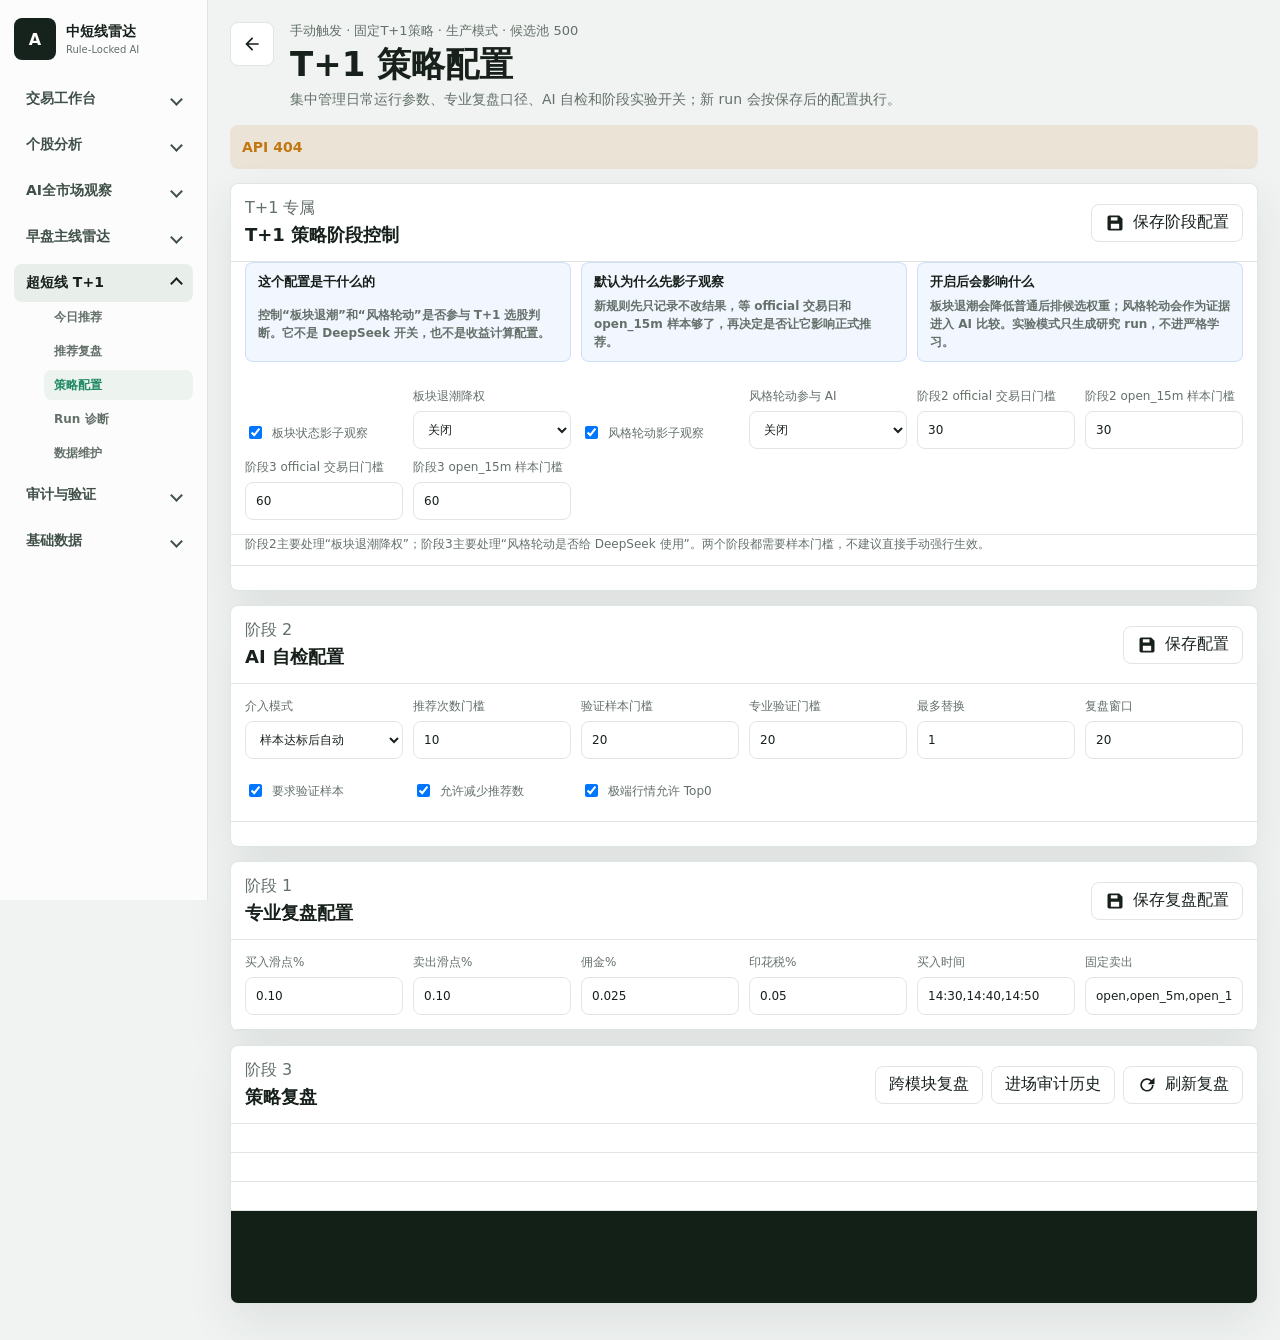
==== t1-overnight-config.html @ ed6f363c "first commit" ====
<!doctype html>
<html lang="zh-CN">
  <head>
    <meta charset="UTF-8" />
    <meta name="viewport" content="width=device-width, initial-scale=1.0" />
    <title>T+1 策略配置</title>
    <link rel="stylesheet" href="./src/t1-overnight-selection.css?v=20260809-nav-tree" />
    <link rel="stylesheet" href="./src/intraday-entry-audit.css?v=20260719-entry-audit" />
  </head>
  <body data-t1-page="config">
    <div class="t1-app-shell">
      <aside class="t1-rail" aria-label="主导航">
        <div class="t1-brand">
          <span class="t1-brand-mark">A</span>
          <div>
            <strong>中短线雷达</strong>
            <span>Rule-Locked AI</span>
          </div>
        </div>
        <nav class="t1-rail-nav t1-rail-tree" aria-label="主导航">
          <details class="t1-rail-module">
            <summary class="t1-rail-link t1-rail-parent">交易工作台</summary>
            <div class="t1-rail-subnav">
              <a href="./index.html">总览</a>
            </div>
          </details>
          <details class="t1-rail-module">
            <summary class="t1-rail-link t1-rail-parent">个股分析</summary>
            <div class="t1-rail-subnav">
              <a href="./index.html#stock">买点与周期判断</a>
              <a href="./index.html#ai-review">分析复盘</a>
            </div>
          </details>
          <details class="t1-rail-module">
            <summary class="t1-rail-link t1-rail-parent">AI全市场观察</summary>
            <div class="t1-rail-subnav">
              <a href="./ai-full-market-selection.html">重点观察</a>
              <a href="./ai-full-market-review.html">全市场复盘</a>
            </div>
          </details>
          <details class="t1-rail-module">
            <summary class="t1-rail-link t1-rail-parent">早盘主线雷达</summary>
            <div class="t1-rail-subnav">
              <a href="./morning-sector-radar.html">主线扫描</a>
            </div>
          </details>
          <details class="t1-rail-module" open>
            <summary class="t1-rail-link t1-rail-parent">超短线 T+1</summary>
            <div class="t1-rail-subnav">
              <a data-t1-nav="selection" href="./t1-overnight-selection.html">今日推荐</a>
              <a data-t1-nav="review" href="./t1-overnight-review.html">推荐复盘</a>
              <a data-t1-nav="config" href="./t1-overnight-config.html">策略配置</a>
              <a data-t1-nav="diagnostics" href="./t1-overnight-diagnostics.html">Run 诊断</a>
              <a data-t1-nav="maintenance" href="./t1-overnight-maintenance.html">数据维护</a>
            </div>
          </details>
          <details class="t1-rail-module">
            <summary class="t1-rail-link t1-rail-parent">审计与验证</summary>
            <div class="t1-rail-subnav">
              <a href="./cross-module-validation.html">跨模块复盘</a>
              <a href="./intraday-entry-audit-history.html">进场审计历史</a>
            </div>
          </details>
          <details class="t1-rail-module">
            <summary class="t1-rail-link t1-rail-parent">基础数据</summary>
            <div class="t1-rail-subnav">
              <a href="./index.html#retail">散户榜</a>
              <a href="./index.html#universe">重点池</a>
            </div>
          </details>
        </nav>
      </aside>
    <main class="shell">
      <header class="page-top">
        <a class="back-link" href="./index.html" title="返回推荐总览" aria-label="返回推荐总览">
          <svg viewBox="0 0 24 24" aria-hidden="true"><path d="M20 11v2H7.8l5.6 5.6L12 20 4 12l8-8 1.4 1.4L7.8 11H20Z"/></svg>
        </a>
        <div class="title-block">
          <span id="pageEyebrow">T+1 独立配置</span>
          <h1>T+1 策略配置</h1>
          <p>集中管理日常运行参数、专业复盘口径、AI 自检和阶段实验开关；新 run 会按保存后的配置执行。</p>
        </div>
        <div class="controls">
          <label>
            <span>数据源</span>
            <select id="sourceSelect">
              <option value="auto">自动</option>
              <option value="sina">新浪</option>
              <option value="akshare">AKShare/东财</option>
              <option value="mock">Mock</option>
            </select>
          </label>
          <label>
            <span>触发时间</span>
            <input id="scanTimeInput" type="time" value="14:40" />
          </label>
          <label>
            <span>候选池</span>
            <input id="poolSizeInput" type="number" min="300" max="600" step="20" value="500" />
          </label>
          <button id="latestButton" class="secondary-button" type="button">
            <svg viewBox="0 0 24 24" aria-hidden="true"><path d="M12 3C7.6 3 4 4.3 4 6v12c0 1.7 3.6 3 8 3s8-1.3 8-3V6c0-1.7-3.6-3-8-3Zm0 2c3.8 0 6 .9 6 1s-2.2 1-6 1-6-.9-6-1 2.2-1 6-1Zm0 14c-3.8 0-6-.9-6-1v-2.2c1.4.8 3.7 1.2 6 1.2s4.6-.4 6-1.2V18c0 .1-2.2 1-6 1Zm0-4c-3.8 0-6-.9-6-1v-2.2c1.4.8 3.7 1.2 6 1.2s4.6-.4 6-1.2V14c0 .1-2.2 1-6 1Zm0-4c-3.8 0-6-.9-6-1V7.8C7.4 8.6 9.7 9 12 9s4.6-.4 6-1.2V10c0 .1-2.2 1-6 1Z"/></svg>
            查看最近结果
          </button>
          <button id="preheatEvidenceButton" class="secondary-button" type="button">
            <svg viewBox="0 0 24 24" aria-hidden="true"><path d="M5 3h14v2H5V3Zm0 16h14v2H5v-2Zm2-4h10a3 3 0 1 0 0-6H7a3 3 0 1 0 0 6Zm0-2a1 1 0 1 1 0-2h10a1 1 0 1 1 0 2H7Z"/></svg>
            预热今日证据
          </button>
          <button id="runButton" class="primary-button" type="button">
            <svg viewBox="0 0 24 24" aria-hidden="true"><path d="M8 5v14l11-7L8 5Z"/></svg>
            开始 T+1 筛选
          </button>
          <label class="force-check">
            <input id="forceCheck" type="checkbox" />
            <span>强制重新生成</span>
          </label>
        </div>
      </header>

      <nav class="t1-subnav" aria-label="T+1 功能导航">
        <a href="./t1-overnight-selection.html">今日推荐</a>
        <a href="./t1-overnight-review.html">推荐复盘</a>
        <a class="active" href="./t1-overnight-config.html">策略配置</a>
        <a href="./t1-overnight-diagnostics.html">Run 诊断</a>
        <a href="./t1-overnight-maintenance.html">数据维护</a>
      </nav>

      <section id="notice" class="notice"></section>
      <div id="actionProgress" class="action-progress hidden" role="status" aria-live="polite">
        <div class="action-progress-head">
          <strong id="actionProgressTitle">正在处理</strong>
          <span id="actionProgressHint">请稍等</span>
        </div>
        <div class="action-progress-track"><span></span></div>
      </div>

      <section class="stat-grid" data-t1-scope="selection diagnostics">
        <article>
          <span>任务状态</span>
          <strong id="statusText">--</strong>
          <small id="modeText">--</small>
        </article>
        <article>
          <span>候选池</span>
          <strong id="poolText">--</strong>
          <small id="universeText">--</small>
        </article>
        <article>
          <span>AI 批次</span>
          <strong id="batchText">--</strong>
          <small id="stageText">--</small>
        </article>
        <article>
          <span>最终结果</span>
          <strong id="finalText">--</strong>
          <small id="elapsedText">--</small>
        </article>
      </section>

      <section class="progress-panel" data-t1-scope="selection diagnostics">
        <div class="progress-bar"><i id="progressBar"></i></div>
        <div id="progressMeta" class="progress-meta"></div>
        <div id="batchList" class="batch-list"></div>
      </section>

      <section class="panel" data-t1-scope="selection diagnostics">
        <div class="panel-head">
          <div>
            <span>阶段 0.5</span>
            <h2>市场环境与策略状态</h2>
          </div>
        </div>
        <div id="marketContextPanel" class="market-context-panel"></div>
      </section>

      <section class="panel" data-t1-scope="config">
        <div class="panel-head">
          <div>
            <span>T+1 专属</span>
            <h2>T+1 策略阶段控制</h2>
          </div>
          <div class="panel-actions">
            <button id="saveStageConfigButton" class="secondary-button" type="button">
              <svg viewBox="0 0 24 24" aria-hidden="true"><path d="M17 3H5a2 2 0 0 0-2 2v14a2 2 0 0 0 2 2h14a2 2 0 0 0 2-2V7l-4-4ZM7 5h8v4H7V5Zm10 14H7v-6h10v6Z"/></svg>
              保存阶段配置
            </button>
          </div>
        </div>
        <div class="stage-help">
          <article>
            <strong>这个配置是干什么的</strong>
            <span>控制“板块退潮”和“风格轮动”是否参与 T+1 选股判断。它不是 DeepSeek 开关，也不是收益计算配置。</span>
          </article>
          <article>
            <strong>默认为什么先影子观察</strong>
            <span>新规则先只记录不改结果，等 official 交易日和 open_15m 样本够了，再决定是否让它影响正式推荐。</span>
          </article>
          <article>
            <strong>开启后会影响什么</strong>
            <span>板块退潮会降低普通后排候选权重；风格轮动会作为证据进入 AI 比较。实验模式只生成研究 run，不进严格学习。</span>
          </article>
        </div>
        <div class="config-grid">
          <label class="toggle-row">
            <input id="stageSectorShadowCheck" type="checkbox" checked />
            <span>板块状态影子观察</span>
          </label>
          <label>
            <span>板块退潮降权</span>
            <select id="stageSectorRetreatMode">
              <option value="off">关闭</option>
              <option value="auto">样本达标后生效</option>
              <option value="experimental">实验模式，标记研究 run</option>
            </select>
          </label>
          <label class="toggle-row">
            <input id="stageStyleShadowCheck" type="checkbox" checked />
            <span>风格轮动影子观察</span>
          </label>
          <label>
            <span>风格轮动参与 AI</span>
            <select id="stageStylePromptMode">
              <option value="off">关闭</option>
              <option value="auto">样本达标后生效</option>
              <option value="experimental">实验模式，标记研究 run</option>
            </select>
          </label>
          <label>
            <span>阶段2 official 交易日门槛</span>
            <input id="stage2OfficialDaysInput" type="number" min="1" max="250" step="1" value="30" />
          </label>
          <label>
            <span>阶段2 open_15m 样本门槛</span>
            <input id="stage2TradeableInput" type="number" min="1" max="1000" step="1" value="30" />
          </label>
          <label>
            <span>阶段3 official 交易日门槛</span>
            <input id="stage3OfficialDaysInput" type="number" min="1" max="250" step="1" value="60" />
          </label>
          <label>
            <span>阶段3 open_15m 样本门槛</span>
            <input id="stage3TradeableInput" type="number" min="1" max="1000" step="1" value="60" />
          </label>
        </div>
        <p class="config-help">阶段2主要处理“板块退潮降权”；阶段3主要处理“风格轮动是否给 DeepSeek 使用”。两个阶段都需要样本门槛，不建议直接手动强行生效。</p>
        <div id="stageStatusLine" class="status-line stage-status-line"></div>
      </section>

      <section class="panel" data-t1-scope="config">
        <div class="panel-head">
          <div>
            <span>阶段 2</span>
            <h2>AI 自检配置</h2>
          </div>
          <div class="panel-actions">
            <button id="saveCriticConfigButton" class="secondary-button" type="button">
              <svg viewBox="0 0 24 24" aria-hidden="true"><path d="M17 3H5a2 2 0 0 0-2 2v14a2 2 0 0 0 2 2h14a2 2 0 0 0 2-2V7l-4-4ZM7 5h8v4H7V5Zm10 14H7v-6h10v6Z"/></svg>
              保存配置
            </button>
          </div>
        </div>
        <div class="config-grid">
          <label>
            <span>介入模式</span>
            <select id="criticModeSelect">
              <option value="auto">样本达标后自动</option>
              <option value="rule_only">仅规则审查</option>
              <option value="always">总是介入</option>
              <option value="off">关闭</option>
            </select>
          </label>
          <label>
            <span>推荐次数门槛</span>
            <input id="criticMinRunsInput" type="number" min="0" max="200" step="1" value="10" />
          </label>
          <label>
            <span>验证样本门槛</span>
            <input id="criticMinOutcomesInput" type="number" min="0" max="600" step="1" value="20" />
          </label>
          <label>
            <span>专业验证门槛</span>
            <input id="criticMinTradeableInput" type="number" min="0" max="600" step="1" value="20" />
          </label>
          <label>
            <span>最多替换</span>
            <input id="criticMaxReplacementsInput" type="number" min="0" max="2" step="1" value="1" />
          </label>
          <label>
            <span>复盘窗口</span>
            <input id="criticHistoryWindowInput" type="number" min="5" max="120" step="1" value="20" />
          </label>
          <label class="toggle-row">
            <input id="criticRequireOutcomesCheck" type="checkbox" checked />
            <span>要求验证样本</span>
          </label>
          <label class="toggle-row">
            <input id="criticAllowReduceCheck" type="checkbox" checked />
            <span>允许减少推荐数</span>
          </label>
          <label class="toggle-row">
            <input id="criticAllowZeroCheck" type="checkbox" checked />
            <span>极端行情允许 Top0</span>
          </label>
        </div>
        <div id="criticStatusLine" class="status-line"></div>
      </section>

      <section class="panel" data-t1-scope="config">
        <div class="panel-head">
          <div>
            <span>阶段 1</span>
            <h2>专业复盘配置</h2>
          </div>
          <div class="panel-actions">
            <button id="saveExecutionConfigButton" class="secondary-button" type="button">
              <svg viewBox="0 0 24 24" aria-hidden="true"><path d="M17 3H5a2 2 0 0 0-2 2v14a2 2 0 0 0 2 2h14a2 2 0 0 0 2-2V7l-4-4ZM7 5h8v4H7V5Zm10 14H7v-6h10v6Z"/></svg>
              保存复盘配置
            </button>
          </div>
        </div>
        <div class="config-grid">
          <label>
            <span>买入滑点%</span>
            <input id="buySlippageInput" type="number" min="0" max="2" step="0.01" value="0.10" />
          </label>
          <label>
            <span>卖出滑点%</span>
            <input id="sellSlippageInput" type="number" min="0" max="2" step="0.01" value="0.10" />
          </label>
          <label>
            <span>佣金%</span>
            <input id="commissionInput" type="number" min="0" max="1" step="0.001" value="0.025" />
          </label>
          <label>
            <span>印花税%</span>
            <input id="stampTaxInput" type="number" min="0" max="1" step="0.001" value="0.05" />
          </label>
          <label>
            <span>买入时间</span>
            <input id="buyTimesInput" type="text" value="14:30,14:40,14:50" />
          </label>
          <label>
            <span>固定卖出</span>
            <input id="sellTimesInput" type="text" value="open,open_5m,open_15m,open_30m,midday_close,afternoon_open,two_pm,close" />
          </label>
        </div>
      </section>

      <section class="panel" data-t1-scope="selection">
        <div class="panel-head">
          <div>
            <span id="resultEyebrow">T+1 Top3</span>
            <h2>最终入选</h2>
          </div>
          <div class="panel-actions">
            <button id="setOfficialButton" class="secondary-button" type="button">
              <svg viewBox="0 0 24 24" aria-hidden="true"><path d="M12 2 15 8l7 .9-5 4.8 1.2 6.8L12 17.3 5.8 20.5 7 13.7 2 8.9 9 8l3-6Z"/></svg>
              设为正式 run
            </button>
            <button id="setResearchButton" class="secondary-button" type="button">
              <svg viewBox="0 0 24 24" aria-hidden="true"><path d="M4 5h16v2H4V5Zm0 6h10v2H4v-2Zm0 6h16v2H4v-2Z"/></svg>
              改为研究 run
            </button>
          </div>
        </div>
        <p class="run-role-help">
          正式 run：进入严格复盘、策略统计和后续可优化样本；同一推荐日期只保留一个正式 run。研究 run：只用于查看和排查，不进入策略学习，也不影响 DeepSeek 后续经验。
        </p>
        <div id="pickGrid" class="pick-grid"></div>
      </section>

      <section class="panel" data-t1-scope="diagnostics maintenance">
        <div class="panel-head">
          <div>
            <span>验证与维护</span>
            <h2>结果验证</h2>
          </div>
          <div class="panel-actions">
            <button id="verifyRunButton" class="secondary-button" type="button" data-action-scope="diagnostics">
              <svg viewBox="0 0 24 24" aria-hidden="true"><path d="M9 16.2 4.8 12l-1.4 1.4L9 19 21 7l-1.4-1.4L9 16.2Z"/></svg>
              刷新当前 run
            </button>
            <button id="verifyPendingButton" class="secondary-button" type="button" data-action-scope="maintenance">
              <svg viewBox="0 0 24 24" aria-hidden="true"><path d="M12 6V3L8 7l4 4V8a4 4 0 1 1-4 4H6a6 6 0 1 0 6-6Z"/></svg>
              批量验证
            </button>
            <button id="historyDryRunButton" class="secondary-button" type="button" data-action-scope="maintenance">
              <svg viewBox="0 0 24 24" aria-hidden="true"><path d="M4 5h16v2H4V5Zm0 6h16v2H4v-2Zm0 6h10v2H4v-2Z"/></svg>
              历史预演
            </button>
            <button id="historySoftCleanupButton" class="secondary-button" type="button" data-action-scope="maintenance">
              <svg viewBox="0 0 24 24" aria-hidden="true"><path d="M5 4h14v2H5V4Zm2 4h10v12H7V8Zm3 2v8h2v-8h-2Zm4 0v8h2v-8h-2Z"/></svg>
              执行软清理
            </button>
          </div>
        </div>
        <div class="diagnostic-action-help">
          <article data-action-scope="diagnostics"><strong>刷新当前 run</strong><span>只重新验证当前选中的 run，刷新次日收益、标签和基准结果；会更新该 run 的验证数据。</span></article>
          <article data-action-scope="maintenance"><strong>批量验证</strong><span>批量处理还没完成验证的 official run，用来补齐复盘列表；会写入对应验证结果。</span></article>
          <article data-action-scope="maintenance"><strong>历史预演</strong><span>只做 dry-run 报告，告诉你旧数据如果处理会怎样；不会写数据库。</span></article>
          <article data-action-scope="maintenance"><strong>执行软清理</strong><span>把旧口径或异常历史标成只展示/仅排查，避免影响策略学习；不会删除原始记录。</span></article>
        </div>
        <div id="outcomeSummary" class="metric-strip"></div>
        <div id="baselineComparison" class="baseline-grid"></div>
        <div class="table-wrap">
          <table class="data-table">
            <thead>
              <tr>
                <th>股票</th>
                <th>买入参考</th>
                <th>次日交易日</th>
                <th>主场景净收益</th>
                <th>开盘</th>
                <th>5分钟</th>
                <th>15分钟</th>
                <th>30分钟</th>
                <th>上午收盘</th>
                <th>13:00</th>
                <th>14:00</th>
                <th>收盘</th>
                <th>规则卖出</th>
                <th>交易质量</th>
                <th>标签</th>
              </tr>
            </thead>
            <tbody id="outcomeRows"></tbody>
          </table>
        </div>
      </section>

      <section class="panel" data-t1-scope="config maintenance">
        <div class="panel-head">
          <div>
            <span>阶段 3</span>
            <h2>策略复盘</h2>
          </div>
          <div class="panel-actions">
            <a class="secondary-button" href="./cross-module-validation.html" title="查看跨模块复盘">跨模块复盘</a>
            <a class="secondary-button" href="./intraday-entry-audit-history.html" title="查看进场审计历史">进场审计历史</a>
            <button id="refreshFeedbackButton" class="secondary-button" type="button">
              <svg viewBox="0 0 24 24" aria-hidden="true"><path d="M17.7 6.3A8 8 0 1 0 20 12h-2a6 6 0 1 1-1.8-4.2L13 11h8V3l-3.3 3.3Z"/></svg>
              刷新复盘
            </button>
          </div>
        </div>
        <div id="feedbackStats" class="metric-strip"></div>
        <div id="feedbackPatterns" class="pattern-grid"></div>
        <div id="feedbackSuggestions" class="suggestion-grid"></div>
        <pre id="feedbackPrompt" class="feedback-prompt"></pre>
      </section>

      <section class="panel" data-t1-scope="diagnostics">
        <div class="panel-head">
          <div>
            <span>候选池与半决赛</span>
            <h2>明细</h2>
          </div>
        </div>
        <div class="table-wrap">
          <table class="data-table">
            <thead>
              <tr>
                <th>AI排名</th>
                <th>候选池</th>
                <th>股票</th>
                <th>T+1分</th>
                <th>类型 / 风险画像</th>
                <th>今日买入条件</th>
                <th>明日卖出计划</th>
                <th>风险 / 失效</th>
              </tr>
            </thead>
            <tbody id="detailRows"></tbody>
          </table>
        </div>
      </section>
    </main>
    </div>

    <div id="actionModal" class="action-modal hidden" role="dialog" aria-modal="true" aria-labelledby="actionModalTitle">
      <div class="action-modal-card">
        <div class="action-modal-head">
          <span id="actionModalTone" class="status-pill neutral">结果</span>
          <button id="actionModalClose" class="icon-button" type="button" aria-label="关闭弹窗">
            <svg viewBox="0 0 24 24" aria-hidden="true"><path d="m6.4 5 5.6 5.6L17.6 5 19 6.4 13.4 12l5.6 5.6-1.4 1.4-5.6-5.6L6.4 19 5 17.6l5.6-5.6L5 6.4 6.4 5Z"/></svg>
          </button>
        </div>
        <h2 id="actionModalTitle">操作完成</h2>
        <p id="actionModalMessage"></p>
        <button id="actionModalOk" class="primary-button" type="button">知道了</button>
      </div>
    </div>

    <script src="./src/intraday-entry-audit.js?v=20260719-entry-audit"></script>
    <script src="./src/t1-overnight-selection.js?v=20260809-p0-p1-shadow"></script>
  </body>
</html>
---- src/t1-overnight-selection.css ----
:root {
  color-scheme: light;
  --bg: #f0f3f1;
  --panel: #ffffff;
  --soft: #f7f9f8;
  --ink: #17201b;
  --muted: #64706a;
  --line: #dfe6e1;
  --green: #1f8a62;
  --red: #d0473e;
  --amber: #c27713;
  --blue: #2563eb;
  --shadow: 0 18px 48px rgba(30, 41, 59, 0.09);
}

* {
  box-sizing: border-box;
}

body {
  margin: 0;
  min-height: 100vh;
  background: var(--bg);
  color: var(--ink);
  font-family: Inter, "SF Pro Display", "PingFang SC", "Microsoft YaHei", system-ui, sans-serif;
}

button,
select,
input {
  font: inherit;
}

.t1-app-shell {
  min-height: 100vh;
  display: grid;
  grid-template-columns: 208px minmax(0, 1fr);
}

.t1-rail {
  position: sticky;
  top: 0;
  height: 100vh;
  align-self: start;
  display: flex;
  flex-direction: column;
  gap: 20px;
  border-right: 1px solid var(--line);
  background: #fbfcfb;
  padding: 18px 14px;
  overflow-y: auto;
}

.t1-brand {
  display: grid;
  grid-template-columns: auto minmax(0, 1fr);
  align-items: center;
  gap: 10px;
}

.t1-brand-mark {
  display: grid;
  place-items: center;
  width: 42px;
  height: 42px;
  border-radius: 8px;
  background: #16231c;
  color: #fff;
  font-weight: 800;
}

.t1-brand strong {
  display: block;
  font-size: 14px;
  line-height: 1.2;
}

.t1-brand span:last-child {
  display: block;
  margin-top: 4px;
  color: var(--muted);
  font-size: 10px;
}

.t1-rail-nav,
.t1-rail-module,
.t1-rail-subnav {
  display: grid;
  gap: 8px;
}

.t1-rail-module {
  gap: 6px;
}

.t1-rail-link,
.t1-rail-subnav a {
  display: flex;
  align-items: center;
  min-height: 38px;
  border-radius: 8px;
  color: #405049;
  text-decoration: none;
  font-weight: 800;
}

.t1-rail-link {
  padding: 0 12px;
  font-size: 14px;
  cursor: pointer;
  list-style: none;
  user-select: none;
}

.t1-rail-link::-webkit-details-marker {
  display: none;
}

.t1-rail-parent::after {
  content: "";
  width: 7px;
  height: 7px;
  margin-left: auto;
  border-right: 2px solid currentColor;
  border-bottom: 2px solid currentColor;
  transform: rotate(45deg);
  transition: transform 0.18s ease;
}

.t1-rail-module[open] > .t1-rail-parent::after {
  transform: rotate(225deg);
}

.t1-rail-link:hover,
.t1-rail-module[open] > .t1-rail-parent {
  background: #e8eee9;
  color: var(--ink);
}

.t1-rail-subnav {
  gap: 4px;
  padding-left: 30px;
}

.t1-rail-subnav a {
  min-height: 30px;
  padding: 0 10px;
  color: var(--muted);
  font-size: 12px;
}

.t1-rail-subnav a:hover,
[data-t1-page="selection"] .t1-rail-subnav a[data-t1-nav="selection"],
[data-t1-page="review"] .t1-rail-subnav a[data-t1-nav="review"],
[data-t1-page="config"] .t1-rail-subnav a[data-t1-nav="config"],
[data-t1-page="diagnostics"] .t1-rail-subnav a[data-t1-nav="diagnostics"],
[data-t1-page="maintenance"] .t1-rail-subnav a[data-t1-nav="maintenance"] {
  background: #edf3ef;
  color: var(--green);
}

.shell {
  width: min(1480px, 100%);
  margin: 0 auto;
  padding: 22px;
}

.page-top {
  display: grid;
  grid-template-columns: 44px minmax(0, 1fr) auto;
  align-items: start;
  gap: 16px;
  margin-bottom: 16px;
}

.back-link {
  display: grid;
  place-items: center;
  width: 44px;
  height: 44px;
  border: 1px solid var(--line);
  border-radius: 8px;
  background: var(--panel);
  color: var(--ink);
  text-decoration: none;
}

svg {
  width: 20px;
  height: 20px;
  fill: currentColor;
}

h1,
h2,
h3,
p {
  margin: 0;
  letter-spacing: 0;
}

h1 {
  font-size: 34px;
  line-height: 1.1;
}

.title-block span,
.title-block p,
.controls span,
.stat-grid span,
.stat-grid small,
.panel-head span,
.data-table small {
  color: var(--muted);
}

.title-block span {
  display: block;
  margin-bottom: 6px;
  font-size: 13px;
}

.title-block p {
  margin-top: 8px;
  font-size: 14px;
}

.controls {
  display: flex;
  align-items: end;
  justify-content: flex-end;
  gap: 10px;
  flex-wrap: wrap;
}

.controls label {
  display: grid;
  gap: 6px;
  color: var(--muted);
  font-size: 12px;
}

.force-check {
  height: 38px;
  display: inline-flex !important;
  grid-template-columns: auto auto;
  align-items: center;
  gap: 7px !important;
  padding: 0 8px;
}

.t1-subnav {
  display: flex;
  align-items: center;
  gap: 8px;
  margin: 0 0 14px 60px;
  flex-wrap: wrap;
}

.t1-subnav a {
  min-height: 36px;
  display: inline-flex;
  align-items: center;
  justify-content: center;
  border: 1px solid var(--line);
  border-radius: 8px;
  background: var(--panel);
  color: var(--muted);
  text-decoration: none;
  padding: 0 14px;
  font-size: 13px;
  font-weight: 700;
}

.t1-subnav a.active {
  background: var(--ink);
  border-color: var(--ink);
  color: #fff;
}

.t1-app-shell .t1-subnav {
  display: none;
}

[data-t1-page="selection"] [data-t1-scope]:not([data-t1-scope~="selection"]),
[data-t1-page="config"] [data-t1-scope]:not([data-t1-scope~="config"]),
[data-t1-page="diagnostics"] [data-t1-scope]:not([data-t1-scope~="diagnostics"]),
[data-t1-page="maintenance"] [data-t1-scope]:not([data-t1-scope~="maintenance"]) {
  display: none !important;
}

[data-t1-page="config"] .controls {
  display: none !important;
}

[data-t1-page="maintenance"] .controls {
  display: none !important;
}

[data-t1-page="config"] #latestButton,
[data-t1-page="config"] #preheatEvidenceButton,
[data-t1-page="config"] #runButton,
[data-t1-page="config"] .force-check,
[data-t1-page="diagnostics"] #runButton,
[data-t1-page="diagnostics"] .force-check,
[data-t1-page="maintenance"] #runButton,
[data-t1-page="maintenance"] .force-check {
  display: none !important;
}

[data-t1-page="diagnostics"] [data-action-scope]:not([data-action-scope~="diagnostics"]),
[data-t1-page="maintenance"] [data-action-scope]:not([data-action-scope~="maintenance"]) {
  display: none !important;
}

select,
input[type="number"],
input[type="time"],
input[type="text"] {
  height: 38px;
  min-width: 104px;
  border: 1px solid var(--line);
  border-radius: 8px;
  background: var(--panel);
  color: var(--ink);
  padding: 0 10px;
}

.primary-button,
.secondary-button {
  height: 38px;
  display: inline-flex;
  align-items: center;
  gap: 8px;
  border-radius: 8px;
  padding: 0 13px;
  cursor: pointer;
}

a.primary-button,
a.secondary-button {
  text-decoration: none;
}

.primary-button {
  border: 0;
  background: #16231c;
  color: #fff;
}

.secondary-button {
  border: 1px solid var(--line);
  background: var(--panel);
  color: var(--ink);
}

.primary-button:disabled,
.secondary-button:disabled {
  opacity: 0.78;
  cursor: not-allowed;
}

.notice {
  min-height: 44px;
  display: flex;
  align-items: center;
  margin-bottom: 14px;
  border-radius: 8px;
  background: rgba(194, 119, 19, 0.12);
  color: var(--amber);
  padding: 10px 12px;
  font-size: 14px;
  font-weight: 700;
}

.notice:empty {
  display: none;
}

.hidden {
  display: none !important;
}

.action-progress {
  display: grid;
  gap: 8px;
  margin: -4px 0 14px;
  border: 1px solid rgba(37, 99, 235, 0.18);
  border-radius: 8px;
  background: rgba(37, 99, 235, 0.06);
  padding: 10px 12px;
}

.action-progress-head {
  display: flex;
  align-items: center;
  justify-content: space-between;
  gap: 12px;
  color: var(--muted);
  font-size: 13px;
  font-weight: 800;
}

.action-progress-head strong {
  color: var(--blue);
}

.action-progress-track {
  position: relative;
  height: 8px;
  overflow: hidden;
  border-radius: 999px;
  background: rgba(37, 99, 235, 0.14);
}

.action-progress-track span {
  position: absolute;
  top: 0;
  bottom: 0;
  width: 38%;
  border-radius: inherit;
  background: linear-gradient(90deg, rgba(37, 99, 235, 0.2), rgba(37, 99, 235, 0.92), rgba(37, 99, 235, 0.2));
  animation: action-progress-slide 1.2s ease-in-out infinite;
}

@keyframes action-progress-slide {
  0% {
    left: -40%;
  }
  100% {
    left: 104%;
  }
}

.action-modal {
  position: fixed;
  inset: 0;
  z-index: 1000;
  display: grid;
  place-items: center;
  background: rgba(15, 23, 42, 0.32);
  padding: 18px;
}

.action-modal-card {
  display: grid;
  gap: 12px;
  width: min(460px, 100%);
  border: 1px solid var(--line);
  border-radius: 8px;
  background: var(--panel);
  box-shadow: 0 24px 70px rgba(15, 23, 42, 0.22);
  padding: 16px;
}

.action-modal-head {
  display: flex;
  align-items: center;
  justify-content: space-between;
  gap: 10px;
}

.action-modal-card h2 {
  margin: 0;
  color: var(--ink);
  font-size: 18px;
}

.action-modal-card p {
  margin: 0;
  color: var(--muted);
  font-size: 14px;
  font-weight: 700;
  line-height: 1.6;
  white-space: pre-wrap;
}

.action-modal-card .primary-button {
  justify-self: end;
}

.status-pill {
  display: inline-flex;
  align-items: center;
  width: max-content;
  min-height: 26px;
  border: 1px solid var(--line);
  border-radius: 999px;
  padding: 0 10px;
  font-size: 12px;
  font-weight: 900;
}

.status-pill.good {
  border-color: rgba(31, 138, 98, 0.28);
  background: rgba(31, 138, 98, 0.09);
  color: var(--green);
}

.status-pill.warn {
  border-color: rgba(194, 119, 19, 0.28);
  background: rgba(194, 119, 19, 0.09);
  color: var(--amber);
}

.status-pill.bad {
  border-color: rgba(208, 71, 62, 0.26);
  background: rgba(208, 71, 62, 0.08);
  color: var(--red);
}

.status-pill.neutral {
  border-color: var(--line);
  background: var(--soft);
  color: var(--muted);
}

.icon-button {
  display: inline-grid;
  place-items: center;
  width: 34px;
  height: 34px;
  border: 1px solid var(--line);
  border-radius: 8px;
  background: var(--soft);
  color: var(--muted);
  cursor: pointer;
}

.icon-button:hover {
  color: var(--ink);
  border-color: rgba(31, 138, 98, 0.35);
}

.stat-grid {
  display: grid;
  grid-template-columns: repeat(4, minmax(0, 1fr));
  gap: 12px;
  margin-bottom: 14px;
}

.stat-grid article,
.panel,
.progress-panel {
  border: 1px solid var(--line);
  border-radius: 8px;
  background: var(--panel);
  box-shadow: var(--shadow);
}

.stat-grid article {
  min-height: 104px;
  padding: 14px;
}

.stat-grid span,
.stat-grid small {
  display: block;
  font-size: 12px;
}

.stat-grid strong {
  display: block;
  margin: 9px 0 5px;
  font-size: 24px;
  line-height: 1.1;
  overflow-wrap: anywhere;
}

.progress-panel {
  padding: 14px;
  margin-bottom: 14px;
}

.progress-bar {
  height: 10px;
  overflow: hidden;
  border-radius: 999px;
  background: #e7eee9;
}

.progress-bar i {
  display: block;
  width: 0;
  height: 100%;
  border-radius: inherit;
  background: var(--green);
  transition: width 0.25s ease;
}

.batch-list {
  display: flex;
  flex-wrap: wrap;
  gap: 8px;
  margin-top: 12px;
}

.progress-meta {
  display: grid;
  grid-template-columns: repeat(auto-fit, minmax(150px, 1fr));
  gap: 10px;
  margin-top: 12px;
}

.progress-card {
  min-height: 84px;
  border: 1px solid var(--line);
  border-radius: 8px;
  background: var(--soft);
  padding: 10px;
}

.progress-card span,
.progress-card small {
  display: block;
  color: var(--muted);
  font-size: 12px;
}

.progress-card strong {
  display: block;
  margin: 5px 0 4px;
  color: var(--ink);
  font-size: 16px;
  line-height: 1.25;
  overflow-wrap: anywhere;
}

.progress-card.good {
  border-color: rgba(31, 138, 98, 0.28);
  background: rgba(31, 138, 98, 0.08);
}

.progress-card.warn {
  border-color: rgba(194, 119, 19, 0.28);
  background: rgba(194, 119, 19, 0.09);
}

.progress-card.bad {
  border-color: rgba(208, 71, 62, 0.28);
  background: rgba(208, 71, 62, 0.08);
}

.batch-pill {
  display: inline-flex;
  min-height: 28px;
  align-items: center;
  gap: 6px;
  border: 1px solid var(--line);
  border-radius: 999px;
  background: var(--soft);
  padding: 4px 9px;
  font-size: 12px;
}

.panel {
  overflow: hidden;
  margin-bottom: 14px;
}

.panel-head {
  min-height: 64px;
  display: flex;
  align-items: center;
  justify-content: space-between;
  gap: 12px;
  border-bottom: 1px solid var(--line);
  padding: 14px;
}

.panel-head h2 {
  margin-top: 4px;
  font-size: 18px;
}

.run-role-help {
  margin: -4px 14px 12px;
  border: 1px solid rgba(37, 99, 235, 0.16);
  border-radius: 8px;
  background: rgba(37, 99, 235, 0.06);
  color: var(--muted);
  padding: 10px 12px;
  font-size: 13px;
  font-weight: 700;
  line-height: 1.55;
}

.diagnostic-action-help {
  display: grid;
  grid-template-columns: repeat(4, minmax(0, 1fr));
  gap: 10px;
  margin: -4px 14px 14px;
}

.diagnostic-action-help article {
  display: grid;
  gap: 6px;
  border: 1px solid rgba(37, 99, 235, 0.16);
  border-radius: 8px;
  background: rgba(37, 99, 235, 0.06);
  padding: 10px 12px;
}

.diagnostic-action-help strong {
  color: var(--ink);
  font-size: 13px;
}

.diagnostic-action-help span {
  color: var(--muted);
  font-size: 12px;
  font-weight: 700;
  line-height: 1.5;
}

.panel-actions {
  display: flex;
  align-items: center;
  gap: 8px;
  flex-wrap: wrap;
}

.config-grid {
  display: grid;
  grid-template-columns: repeat(6, minmax(0, 1fr));
  gap: 10px;
  padding: 14px;
  border-bottom: 1px solid var(--line);
}

.config-grid label {
  display: grid;
  gap: 6px;
  color: var(--muted);
  font-size: 12px;
}

.config-help {
  margin: 0;
  padding: 0 14px 12px;
  color: var(--muted);
  font-size: 12px;
  line-height: 1.5;
}

.stage-help {
  display: grid;
  grid-template-columns: repeat(3, minmax(0, 1fr));
  gap: 10px;
  padding: 0 14px 12px;
}

.stage-help article {
  display: grid;
  gap: 6px;
  border: 1px solid rgba(37, 99, 235, 0.16);
  border-radius: 8px;
  background: rgba(37, 99, 235, 0.06);
  padding: 10px 12px;
}

.stage-help strong {
  color: var(--ink);
  font-size: 13px;
}

.stage-help span {
  color: var(--muted);
  font-size: 12px;
  font-weight: 700;
  line-height: 1.5;
}

.config-grid select,
.config-grid input[type="number"] {
  width: 100%;
  min-width: 0;
}

.config-grid select:disabled,
.config-grid input:disabled {
  opacity: 0.55;
  cursor: not-allowed;
}

.toggle-row {
  min-height: 38px;
  display: inline-flex !important;
  grid-template-columns: auto auto;
  align-items: end;
  gap: 7px !important;
  padding-bottom: 7px;
}

.status-line {
  display: flex;
  flex-wrap: wrap;
  gap: 8px;
  align-items: center;
  padding: 12px 14px;
  color: var(--muted);
  font-size: 13px;
}

.stage-status-line {
  border-top: 1px solid var(--line);
}

.market-context-panel {
  display: grid;
  grid-template-columns: repeat(4, minmax(0, 1fr));
  gap: 10px;
  padding: 14px;
}

.market-status-card {
  min-height: 92px;
  border: 1px solid var(--line);
  border-radius: 8px;
  background: var(--soft);
  padding: 11px;
}

.market-status-card span,
.market-status-card small {
  display: block;
  color: var(--muted);
  font-size: 12px;
}

.market-status-card strong {
  display: block;
  margin: 6px 0 4px;
  font-size: 18px;
  line-height: 1.2;
  overflow-wrap: anywhere;
}

.market-status-card.good {
  border-color: rgba(31, 138, 98, 0.28);
  background: rgba(31, 138, 98, 0.08);
}

.market-status-card.warn {
  border-color: rgba(194, 119, 19, 0.28);
  background: rgba(194, 119, 19, 0.09);
}

.market-status-card.bad {
  border-color: rgba(208, 71, 62, 0.28);
  background: rgba(208, 71, 62, 0.08);
}

.audit-card {
  grid-column: 1 / -1;
  min-height: 0;
}

.audit-card summary {
  cursor: pointer;
  color: var(--ink);
  font-size: 13px;
  font-weight: 900;
}

.audit-row {
  display: grid;
  gap: 4px;
  padding: 9px 0;
  border-top: 1px solid var(--line);
}

.audit-row:first-of-type {
  margin-top: 8px;
}

.audit-row strong {
  margin: 0;
  font-size: 13px;
}

.metric-strip {
  display: grid;
  grid-template-columns: repeat(6, minmax(0, 1fr));
  gap: 10px;
  padding: 14px;
  border-bottom: 1px solid var(--line);
}

.metric-card {
  min-height: 74px;
  border: 1px solid var(--line);
  border-radius: 8px;
  background: var(--soft);
  padding: 10px;
}

.metric-card span,
.metric-card small {
  display: block;
  color: var(--muted);
  font-size: 12px;
}

.metric-card strong {
  display: block;
  margin: 5px 0 3px;
  font-size: 18px;
  line-height: 1.2;
  overflow-wrap: anywhere;
}

.baseline-grid {
  display: grid;
  grid-template-columns: repeat(4, minmax(0, 1fr));
  gap: 10px;
  padding: 0 14px 14px;
  border-bottom: 1px solid var(--line);
}

.baseline-card {
  min-height: 70px;
  border: 1px solid var(--line);
  border-radius: 8px;
  background: var(--soft);
  padding: 10px;
}

.baseline-card span,
.baseline-card small {
  display: block;
  color: var(--muted);
  font-size: 12px;
}

.baseline-card strong {
  display: block;
  margin: 4px 0 2px;
  font-size: 17px;
}

.baseline-card.good {
  border-color: rgba(31, 138, 98, 0.28);
  background: rgba(31, 138, 98, 0.08);
}

.baseline-card.warn {
  border-color: rgba(194, 119, 19, 0.28);
  background: rgba(194, 119, 19, 0.09);
}

.pick-grid {
  display: grid;
  grid-template-columns: repeat(3, minmax(0, 1fr));
  gap: 12px;
  padding: 14px;
}

.pick-card {
  border: 1px solid var(--line);
  border-radius: 8px;
  background: var(--soft);
  padding: 12px;
}

.shadow-top3-panel {
  grid-column: 1 / -1;
  background: #ffffff;
  border: 1px solid var(--line);
  border-radius: 8px;
  padding: 16px;
}

.shadow-top3-head {
  display: flex;
  align-items: flex-start;
  justify-content: space-between;
  gap: 14px;
  margin-bottom: 12px;
}

.shadow-top3-head strong {
  display: block;
  font-size: 15px;
}

.shadow-top3-head small,
.shadow-top3-note {
  color: var(--muted);
  font-size: 12px;
  line-height: 1.6;
}

.shadow-badge {
  flex: 0 0 auto;
  border: 1px solid var(--line);
  border-radius: 999px;
  padding: 4px 9px;
  color: var(--muted);
  font-size: 12px;
  font-weight: 800;
}

.shadow-top3-grid {
  display: grid;
  grid-template-columns: repeat(3, minmax(0, 1fr));
  gap: 10px;
}

.shadow-top3-group,
.shadow-outcome-group {
  display: grid;
  gap: 8px;
  margin-top: 12px;
}

.shadow-group-title strong,
.shadow-outcome-group > strong {
  display: block;
  font-size: 13px;
}

.shadow-group-title small {
  display: block;
  color: var(--muted);
  font-size: 12px;
  line-height: 1.5;
}

.shadow-outcome-panel {
  grid-column: 1 / -1;
  border: 1px solid var(--line);
  border-radius: 8px;
  background: #ffffff;
  padding: 14px;
}

.shadow-outcome-head {
  display: flex;
  align-items: flex-start;
  justify-content: space-between;
  gap: 12px;
  margin-bottom: 10px;
}

.shadow-outcome-head strong,
.shadow-outcome-head small {
  display: block;
}

.shadow-outcome-head small,
.shadow-outcome-summary {
  color: var(--muted);
  font-size: 12px;
}

.shadow-outcome-summary {
  display: flex;
  flex-wrap: wrap;
  gap: 8px 14px;
  margin-bottom: 10px;
}

.shadow-outcome-table {
  display: grid;
  gap: 6px;
}

.shadow-outcome-row {
  display: grid;
  grid-template-columns: minmax(150px, 1.4fr) 72px repeat(4, minmax(70px, 0.8fr));
  align-items: center;
  gap: 8px;
  border: 1px solid var(--line);
  border-radius: 6px;
  background: var(--soft);
  padding: 8px;
  color: #33443a;
  font-size: 12px;
}

.shadow-outcome-row strong {
  min-width: 0;
  overflow-wrap: anywhere;
}

.shadow-pick-card {
  border: 1px solid var(--line);
  border-radius: 8px;
  padding: 12px;
  background: #f8fafc;
}

.shadow-pick-card.diff {
  border-color: #f59e0b;
  background: #fffbeb;
}

.shadow-pick-card.same {
  border-color: #86efac;
  background: #f0fdf4;
}

.shadow-pick-card strong {
  display: block;
  font-size: 13px;
}

.shadow-pick-card small,
.shadow-pick-card dt,
.shadow-pick-card dd {
  font-size: 12px;
}

.shadow-pick-card small,
.shadow-pick-card dt {
  color: var(--muted);
}

.shadow-pick-card dl {
  display: grid;
  gap: 6px;
  margin: 10px 0 0;
}

.shadow-pick-card div {
  min-width: 0;
}

.shadow-pick-card dd {
  margin: 0;
  color: var(--ink);
}

.pick-card-head {
  display: flex;
  justify-content: space-between;
  gap: 12px;
}

.pick-card h3 {
  font-size: 17px;
}

.pick-card small {
  color: var(--muted);
}

.stock-analysis-name-link {
  color: inherit;
  text-decoration: none;
}

.stock-analysis-name-link:hover {
  color: var(--green);
  text-decoration: underline;
  text-underline-offset: 3px;
}

.pick-card-actions {
  display: flex;
  justify-content: flex-start;
  margin-top: 10px;
}

.analysis-link-button {
  min-height: 32px;
  display: inline-flex;
  align-items: center;
  gap: 7px;
  border: 1px solid rgba(31, 138, 98, 0.28);
  border-radius: 8px;
  background: rgba(31, 138, 98, 0.08);
  color: var(--green);
  padding: 4px 9px;
  font-size: 12px;
  font-weight: 800;
  text-decoration: none;
}

.analysis-link-button:hover {
  border-color: rgba(31, 138, 98, 0.45);
  background: rgba(31, 138, 98, 0.13);
}

.analysis-link-button svg {
  width: 16px;
  height: 16px;
}

.risk-badge {
  display: inline-flex;
  width: fit-content;
  min-height: 24px;
  align-items: center;
  margin-top: 8px;
  border: 1px solid var(--line);
  border-radius: 999px;
  background: var(--panel);
  color: var(--muted);
  padding: 3px 8px;
  font-size: 12px;
  font-weight: 800;
  white-space: nowrap;
}

.risk-badge.good {
  border-color: rgba(31, 138, 98, 0.3);
  background: rgba(31, 138, 98, 0.1);
  color: var(--green);
}

.risk-badge.warn {
  border-color: rgba(194, 119, 19, 0.3);
  background: rgba(194, 119, 19, 0.1);
  color: var(--amber);
}

.risk-badge.bad {
  border-color: rgba(208, 71, 62, 0.3);
  background: rgba(208, 71, 62, 0.1);
  color: var(--red);
}

.quality-badge {
  display: inline-flex;
  width: fit-content;
  min-height: 24px;
  align-items: center;
  margin-top: 8px;
  margin-left: 6px;
  border: 1px solid var(--line);
  border-radius: 999px;
  background: var(--panel);
  color: var(--muted);
  padding: 3px 8px;
  font-size: 12px;
  font-weight: 800;
  white-space: nowrap;
}

.quality-badge.good {
  border-color: rgba(31, 138, 98, 0.3);
  background: rgba(31, 138, 98, 0.1);
  color: var(--green);
}

.quality-badge.warn {
  border-color: rgba(194, 119, 19, 0.3);
  background: rgba(194, 119, 19, 0.1);
  color: var(--amber);
}

.quality-badge.bad {
  border-color: rgba(208, 71, 62, 0.3);
  background: rgba(208, 71, 62, 0.1);
  color: var(--red);
}

.critic-note {
  margin-top: 8px;
  border-left: 3px solid var(--amber);
  background: rgba(194, 119, 19, 0.09);
  padding: 7px 8px;
  color: #7a4a09;
  font-size: 12px;
  line-height: 1.45;
}

.t1-mini-grid {
  display: grid;
  grid-template-columns: repeat(2, minmax(0, 1fr));
  gap: 6px;
  margin-top: 10px;
  font-size: 12px;
  font-weight: 800;
}

.t1-mini-grid > .t1-metric {
  min-width: 0;
  display: flex;
  align-items: center;
  justify-content: space-between;
  gap: 8px;
  border: 1px solid var(--line);
  border-radius: 6px;
  background: var(--panel);
  padding: 6px 8px;
  color: #33443a;
}

.t1-metric-label {
  display: inline-flex;
  min-width: 0;
  align-items: center;
  gap: 4px;
  color: var(--muted);
  font-weight: 800;
}

.t1-metric strong {
  color: #17201b;
  font-size: 13px;
}

.metric-help {
  display: inline-grid;
  place-items: center;
  width: 14px;
  height: 14px;
  flex: 0 0 auto;
  border: 1px solid #b8c4bd;
  border-radius: 50%;
  color: #5f6f67;
  font-size: 10px;
  font-weight: 900;
  line-height: 1;
  cursor: help;
}

.metric-help:hover {
  border-color: var(--green);
  color: var(--green);
  background: rgba(31, 138, 98, 0.08);
}

.term-help {
  display: inline-grid;
  margin: 0 2px;
  position: relative;
  transform: translateY(-1px);
  vertical-align: middle;
}

.term-help:hover::after,
.term-help:focus::after {
  content: attr(data-tooltip);
  position: absolute;
  left: 50%;
  bottom: calc(100% + 8px);
  z-index: 20;
  width: min(280px, 72vw);
  transform: translateX(-50%);
  border: 1px solid #c9d4ce;
  border-radius: 8px;
  background: #17201b;
  color: #fff;
  padding: 8px 10px;
  font-size: 12px;
  font-weight: 700;
  line-height: 1.45;
  white-space: normal;
  box-shadow: 0 10px 24px rgba(23, 32, 27, 0.18);
}

.term-help:hover::before,
.term-help:focus::before {
  content: "";
  position: absolute;
  left: 50%;
  bottom: calc(100% + 3px);
  z-index: 21;
  width: 8px;
  height: 8px;
  transform: translateX(-50%) rotate(45deg);
  background: #17201b;
}

.t1-risk-breakdown,
.sector-semantics {
  margin-top: 8px;
  color: var(--muted);
  font-size: 12px;
  line-height: 1.45;
}

.sector-semantics {
  display: grid;
  gap: 3px;
}

.evidence-ref {
  display: inline-flex;
  align-items: center;
  min-height: 20px;
  margin: 0 4px 3px 0;
  border: 1px solid rgba(31, 138, 98, 0.28);
  border-radius: 6px;
  background: rgba(31, 138, 98, 0.08);
  color: var(--green);
  padding: 1px 6px;
  font-size: 12px;
  font-weight: 800;
}

.evidence-ref.counter {
  border-color: rgba(194, 119, 19, 0.3);
  background: rgba(194, 119, 19, 0.09);
  color: var(--amber);
}

.evidence-reason-line {
  display: grid;
  gap: 5px;
  margin-top: 6px;
}

.evidence-reason-line:first-child {
  margin-top: 0;
}

.evidence-reason-line strong {
  color: #33443a;
  font-size: 12px;
}

.evidence-reason {
  display: block;
  border-left: 3px solid rgba(31, 138, 98, 0.35);
  background: rgba(31, 138, 98, 0.06);
  padding: 5px 7px;
  color: #405049;
  line-height: 1.45;
}

.evidence-reason.counter {
  border-left-color: rgba(194, 119, 19, 0.42);
  background: rgba(194, 119, 19, 0.08);
}

.pick-score {
  color: var(--green);
  font-weight: 800;
  text-align: right;
}

.pick-card dl {
  display: grid;
  gap: 8px;
  margin: 10px 0 0;
  font-size: 13px;
}

.pick-card dt {
  color: var(--muted);
  font-weight: 700;
}

.pick-card dd {
  margin: 2px 0 0;
  color: #33443a;
  line-height: 1.45;
}

.table-wrap {
  overflow-x: auto;
}

.data-table {
  width: 100%;
  border-collapse: collapse;
  font-size: 13px;
}

.data-table th,
.data-table td {
  border-bottom: 1px solid var(--line);
  padding: 11px 12px;
  text-align: left;
  vertical-align: top;
}

.data-table th {
  color: var(--muted);
  font-size: 12px;
  font-weight: 800;
  white-space: nowrap;
}

.data-table strong,
.data-table small {
  display: block;
}

.empty {
  padding: 18px;
  color: var(--muted);
}

.empty.compact {
  padding: 10px 0;
  font-size: 13px;
}

.label-chip {
  display: inline-flex;
  min-height: 24px;
  align-items: center;
  border: 1px solid var(--line);
  border-radius: 999px;
  background: var(--soft);
  color: var(--muted);
  padding: 2px 8px;
  font-size: 12px;
  font-weight: 800;
  white-space: nowrap;
}

.label-chip.good {
  border-color: rgba(31, 138, 98, 0.3);
  background: rgba(31, 138, 98, 0.1);
  color: var(--green);
}

.label-chip.warn {
  border-color: rgba(194, 119, 19, 0.3);
  background: rgba(194, 119, 19, 0.1);
  color: var(--amber);
}

.label-chip.bad {
  border-color: rgba(208, 71, 62, 0.3);
  background: rgba(208, 71, 62, 0.1);
  color: var(--red);
}

.pattern-grid {
  display: grid;
  grid-template-columns: repeat(2, minmax(0, 1fr));
  gap: 12px;
  padding: 14px;
  border-bottom: 1px solid var(--line);
}

.pattern-column {
  border: 1px solid var(--line);
  border-radius: 8px;
  background: var(--soft);
  padding: 12px;
}

.pattern-column h3 {
  margin-bottom: 10px;
  font-size: 15px;
}

.pattern-row {
  display: grid;
  grid-template-columns: minmax(0, 1fr) auto;
  gap: 5px 10px;
  align-items: center;
  border-top: 1px solid var(--line);
  padding: 9px 0;
}

.pattern-row:first-of-type {
  border-top: 0;
  padding-top: 0;
}

.pattern-row small {
  grid-column: 1 / -1;
  color: var(--muted);
  font-size: 12px;
}

.suggestion-grid {
  display: grid;
  grid-template-columns: repeat(2, minmax(0, 1fr));
  gap: 12px;
  padding: 14px;
  border-bottom: 1px solid var(--line);
}

.suggestion-column {
  border: 1px solid var(--line);
  border-radius: 8px;
  background: var(--soft);
  padding: 12px;
}

.suggestion-head,
.suggestion-title,
.suggestion-actions {
  display: flex;
  align-items: center;
  gap: 8px;
}

.suggestion-head {
  justify-content: space-between;
  margin-bottom: 10px;
}

.suggestion-head h3 {
  font-size: 15px;
}

.suggestion-head span {
  color: var(--muted);
  font-size: 12px;
  font-weight: 800;
}

.suggestion-card {
  border-top: 1px solid var(--line);
  padding: 10px 0;
}

.suggestion-card:first-of-type {
  border-top: 0;
  padding-top: 0;
}

.suggestion-card small {
  display: block;
  margin-top: 6px;
  color: var(--muted);
  font-size: 12px;
  line-height: 1.45;
}

.suggestion-card p {
  margin-top: 6px;
  color: #33443a;
  font-size: 13px;
  line-height: 1.45;
}

.suggestion-actions {
  flex-wrap: wrap;
  margin-top: 9px;
}

.mini-button {
  min-height: 28px;
  border: 1px solid var(--line);
  border-radius: 8px;
  background: var(--panel);
  color: var(--ink);
  padding: 3px 8px;
  font-size: 12px;
  font-weight: 800;
  cursor: pointer;
}

.mini-button:hover {
  border-color: rgba(31, 138, 98, 0.35);
  color: var(--green);
}

.feedback-prompt {
  margin: 0;
  min-height: 92px;
  max-height: 220px;
  overflow: auto;
  background: #132018;
  color: #e4f3ea;
  padding: 14px;
  font: 12px/1.6 ui-monospace, SFMono-Regular, Menlo, Consolas, monospace;
  white-space: pre-wrap;
}

.mode-ai {
  color: var(--green);
}

.mode-fallback,
.warning-text {
  color: var(--amber);
}

.good-text {
  color: var(--green);
}

.bad-text {
  color: var(--red);
}

.muted-text {
  color: var(--muted);
}

.error-text {
  color: var(--red);
}

.outcome-details {
  margin-top: 6px;
  color: var(--muted);
  font-size: 12px;
}

.outcome-details summary {
  cursor: pointer;
  font-weight: 800;
}

@media (max-width: 1180px) {
  .pick-grid {
    grid-template-columns: repeat(2, minmax(0, 1fr));
  }

  .config-grid,
  .metric-strip,
  .market-context-panel,
  .baseline-grid {
    grid-template-columns: repeat(3, minmax(0, 1fr));
  }
}

@media (max-width: 980px) {
  .t1-app-shell {
    grid-template-columns: 1fr;
  }

  .t1-rail {
    position: sticky;
    z-index: 10;
    height: auto;
    flex-direction: row;
    align-items: center;
    gap: 12px;
    border-right: 0;
    border-bottom: 1px solid var(--line);
    padding: 10px 14px;
    overflow-x: auto;
    overflow-y: hidden;
  }

  .t1-brand {
    grid-template-columns: auto auto;
    flex: 0 0 134px;
  }

  .t1-brand strong {
    white-space: nowrap;
  }

  .t1-rail-nav {
    display: flex;
    align-items: center;
    gap: 8px;
    flex: 0 0 auto;
  }

  .t1-rail-module {
    display: flex;
    flex-direction: column;
    align-items: stretch;
    gap: 8px;
    width: 176px;
    flex: 0 0 auto;
  }

  .t1-rail-module[open] {
    order: -1;
  }

  .t1-rail-link {
    min-height: 34px;
    white-space: nowrap;
  }

  .t1-rail-subnav {
    display: flex;
    padding-left: 0;
  }

  .t1-rail-subnav a {
    white-space: nowrap;
  }

  .page-top {
    grid-template-columns: 44px minmax(0, 1fr);
  }

  .controls {
    grid-column: 1 / -1;
    justify-content: flex-start;
  }

  .t1-subnav {
    margin-left: 0;
  }

    .stat-grid,
    .progress-meta,
    .pick-grid,
    .config-grid,
    .stage-help,
    .metric-strip,
    .pattern-grid,
    .suggestion-grid,
    .diagnostic-action-help,
    .market-context-panel,
    .baseline-grid,
    .shadow-top3-grid {
    grid-template-columns: 1fr;
  }

  .t1-mini-grid {
    grid-template-columns: 1fr;
  }
}
---- src/intraday-entry-audit.css ----
.entry-audit-open {
  overflow: hidden;
}

.entry-audit-button,
.entry-audit-run-button,
.entry-audit-icon-button {
  display: inline-flex;
  align-items: center;
  justify-content: center;
  gap: 8px;
  border-radius: 8px;
  cursor: pointer;
}

.entry-audit-button {
  height: 34px;
  border: 1px solid var(--line);
  background: #f8faf9;
  color: var(--ink);
  padding: 0 11px;
  font-weight: 700;
}

.entry-audit-button svg,
.entry-audit-run-button svg,
.entry-audit-icon-button svg {
  width: 18px;
  height: 18px;
  fill: currentColor;
}

.entry-audit-modal[hidden] {
  display: none;
}

.entry-audit-modal {
  position: fixed;
  inset: 0;
  z-index: 50;
  display: grid;
  place-items: center;
  padding: 20px;
}

.entry-audit-backdrop {
  position: absolute;
  inset: 0;
  background: rgba(15, 23, 42, 0.42);
}

.entry-audit-dialog {
  position: relative;
  width: min(980px, 100%);
  max-height: min(860px, calc(100vh - 40px));
  overflow: auto;
  border: 1px solid var(--line);
  border-radius: 8px;
  background: var(--panel);
  box-shadow: 0 28px 72px rgba(15, 23, 42, 0.22);
}

.entry-audit-head {
  position: sticky;
  top: 0;
  z-index: 2;
  display: flex;
  align-items: start;
  justify-content: space-between;
  gap: 14px;
  border-bottom: 1px solid var(--line);
  background: var(--panel);
  padding: 16px;
}

.entry-audit-head span {
  display: block;
  margin-bottom: 5px;
  color: var(--muted);
  font-size: 12px;
  font-weight: 700;
}

.entry-audit-head h2,
.entry-audit-summary h3,
.entry-audit-summary p,
.entry-audit-section-head h3,
.entry-audit-sections h4,
.entry-audit-sections p {
  margin: 0;
  letter-spacing: 0;
}

.entry-audit-head h2 {
  font-size: 22px;
}

.entry-audit-icon-button {
  width: 36px;
  height: 36px;
  border: 1px solid var(--line);
  background: var(--soft);
  color: var(--ink);
}

.entry-audit-form {
  display: grid;
  grid-template-columns: repeat(6, minmax(0, 1fr));
  gap: 10px;
  border-bottom: 1px solid var(--line);
  background: var(--soft);
  padding: 14px 16px;
}

.entry-audit-history-warning,
.signal-date-warning {
  border: 1px solid rgba(194, 119, 19, 0.28);
  background: rgba(194, 119, 19, 0.1);
  color: #8a520a;
}

.signal-date-warning {
  margin: 0 0 10px;
  border-radius: 8px;
  padding: 8px 10px;
  font-size: 13px;
  font-weight: 800;
}

.entry-audit-history-warning {
  display: grid;
  gap: 7px;
  border-left: 5px solid var(--amber);
  padding: 12px 16px;
}

.entry-audit-history-warning[hidden] {
  display: none;
}

.entry-audit-history-warning strong,
.entry-audit-history-warning span {
  display: block;
}

.entry-audit-history-warning label {
  display: inline-flex;
  align-items: center;
  gap: 8px;
  width: fit-content;
  color: var(--ink);
  font-weight: 800;
}

.entry-audit-form label {
  display: grid;
  gap: 6px;
  min-width: 0;
  color: var(--muted);
  font-size: 12px;
  font-weight: 700;
}

.entry-audit-form label[hidden] {
  display: none;
}

.entry-audit-form select,
.entry-audit-form input {
  width: 100%;
  min-width: 0;
  height: 38px;
  border: 1px solid var(--line);
  border-radius: 8px;
  background: var(--panel);
  color: var(--ink);
  padding: 0 10px;
}

.entry-audit-run-button {
  align-self: end;
  height: 38px;
  border: 0;
  background: #16231c;
  color: #fff;
  padding: 0 13px;
  font-weight: 800;
}

.entry-audit-run-button:disabled {
  opacity: 0.72;
  cursor: progress;
}

.entry-audit-result {
  display: grid;
  gap: 12px;
  padding: 16px;
}

.entry-audit-empty,
.entry-audit-loading,
.entry-audit-error {
  border: 1px solid var(--line);
  border-radius: 8px;
  background: var(--soft);
  padding: 14px;
  color: var(--muted);
  font-weight: 700;
}

.entry-audit-error {
  border-color: rgba(208, 71, 62, 0.32);
  background: rgba(208, 71, 62, 0.08);
  color: var(--red);
}

.entry-audit-summary {
  display: grid;
  grid-template-columns: minmax(0, 1fr) auto;
  gap: 14px;
  align-items: center;
  border: 1px solid var(--line);
  border-left-width: 5px;
  border-radius: 8px;
  background: var(--panel);
  padding: 16px;
}

.entry-audit-summary.good {
  border-left-color: var(--green);
}

.entry-audit-summary.warn {
  border-left-color: var(--amber);
}

.entry-audit-summary.bad {
  border-left-color: var(--red);
}

.entry-audit-summary.neutral {
  border-left-color: var(--blue);
}

.entry-audit-summary span {
  display: inline-flex;
  margin-bottom: 7px;
  color: var(--muted);
  font-size: 13px;
  font-weight: 800;
}

.entry-audit-summary h3 {
  font-size: 18px;
  line-height: 1.4;
  overflow-wrap: anywhere;
}

.entry-audit-summary p {
  margin-top: 8px;
  color: var(--muted);
  font-size: 14px;
  line-height: 1.45;
  overflow-wrap: anywhere;
}

.entry-audit-position {
  min-width: 128px;
  text-align: right;
}

.entry-audit-position strong {
  display: block;
  font-size: 30px;
  line-height: 1;
}

.entry-audit-position small {
  display: block;
  margin-top: 6px;
  color: var(--muted);
}

.entry-audit-kpis {
  display: grid;
  grid-template-columns: repeat(4, minmax(0, 1fr));
  gap: 10px;
}

.entry-audit-kpis article,
.entry-audit-sections section {
  border: 1px solid var(--line);
  border-radius: 8px;
  background: var(--panel);
  padding: 12px;
}

.entry-audit-kpis span {
  display: block;
  color: var(--muted);
  font-size: 12px;
  font-weight: 700;
}

.entry-audit-kpis strong {
  display: block;
  margin-top: 7px;
  font-size: 15px;
  line-height: 1.35;
  overflow-wrap: anywhere;
}

.entry-audit-sections {
  display: grid;
  grid-template-columns: repeat(2, minmax(0, 1fr));
  gap: 10px;
}

.entry-audit-wide-section {
  grid-column: 1 / -1;
}

.entry-audit-sections h4 {
  margin-bottom: 9px;
  font-size: 15px;
}

.entry-audit-sections ul {
  display: grid;
  gap: 7px;
  margin: 0;
  padding-left: 18px;
}

.entry-audit-sections li,
.entry-audit-sections p {
  color: var(--ink);
  font-size: 14px;
  line-height: 1.5;
  overflow-wrap: anywhere;
}

.entry-audit-chain {
  display: grid;
  grid-template-columns: repeat(4, minmax(0, 1fr));
  gap: 8px;
}

.entry-audit-chain article {
  display: grid;
  gap: 5px;
  border: 1px solid var(--line);
  border-radius: 8px;
  background: var(--soft);
  padding: 10px;
}

.entry-audit-chain strong,
.entry-audit-chain span,
.entry-audit-chain small {
  display: block;
  overflow-wrap: anywhere;
}

.entry-audit-chain span {
  color: var(--ink);
  font-weight: 800;
}

.entry-audit-chain small {
  color: var(--muted);
  line-height: 1.45;
}

.entry-audit-details {
  display: grid;
  gap: 8px;
}

.entry-audit-details details {
  border: 1px solid var(--line);
  border-radius: 8px;
  background: var(--soft);
  overflow: hidden;
}

.entry-audit-details summary {
  cursor: pointer;
  padding: 10px 12px;
  font-weight: 900;
}

.entry-audit-details dl {
  display: grid;
  gap: 0;
  margin: 0;
  border-top: 1px solid var(--line);
  background: var(--panel);
}

.entry-audit-details dl div {
  display: grid;
  grid-template-columns: 120px minmax(0, 1fr);
  gap: 10px;
  padding: 9px 12px;
  border-bottom: 1px solid var(--line);
}

.entry-audit-details dt {
  color: var(--muted);
  font-weight: 800;
}

.entry-audit-details dd {
  margin: 0;
  overflow-wrap: anywhere;
}

.entry-audit-recent-panel {
  border-top: 1px solid var(--line);
  background: var(--soft);
  padding: 14px 16px 16px;
}

.entry-audit-section-head {
  display: flex;
  align-items: baseline;
  justify-content: space-between;
  gap: 12px;
  margin-bottom: 10px;
}

.entry-audit-section-head h3 {
  font-size: 16px;
}

.entry-audit-section-head span {
  color: var(--muted);
  font-size: 12px;
  font-weight: 700;
}

.entry-audit-recent {
  display: grid;
  gap: 8px;
}

.entry-audit-recent-item {
  display: grid;
  grid-template-columns: minmax(0, 1fr) auto;
  gap: 12px;
  align-items: start;
  border: 1px solid var(--line);
  border-left-width: 4px;
  border-radius: 8px;
  background: var(--panel);
  padding: 10px 12px;
}

.entry-audit-recent-item.good {
  border-left-color: var(--green);
}

.entry-audit-recent-item.warn {
  border-left-color: var(--amber);
}

.entry-audit-recent-item.bad {
  border-left-color: var(--red);
}

.entry-audit-recent-item.neutral {
  border-left-color: var(--blue);
}

.entry-audit-recent-item strong,
.entry-audit-recent-item span,
.entry-audit-recent-item small,
.entry-audit-recent-item p {
  display: block;
}

.entry-audit-recent-item span,
.entry-audit-recent-item small {
  color: var(--muted);
  font-size: 12px;
}

.entry-audit-recent-item p {
  margin: 5px 0 0;
  color: var(--ink);
  font-size: 13px;
  line-height: 1.45;
  overflow-wrap: anywhere;
}

.entry-audit-empty.compact,
.entry-audit-error.compact {
  padding: 10px 12px;
  font-size: 13px;
}

@media (max-width: 760px) {
  .entry-audit-modal {
    padding: 10px;
  }

  .entry-audit-dialog {
    max-height: calc(100vh - 20px);
  }

  .entry-audit-form,
  .entry-audit-kpis,
  .entry-audit-sections,
  .entry-audit-summary,
  .entry-audit-chain {
    grid-template-columns: 1fr;
  }

  .entry-audit-position {
    text-align: left;
  }

  .entry-audit-recent-item,
  .entry-audit-section-head {
    grid-template-columns: 1fr;
  }

  .entry-audit-details dl div {
    grid-template-columns: 1fr;
  }
}
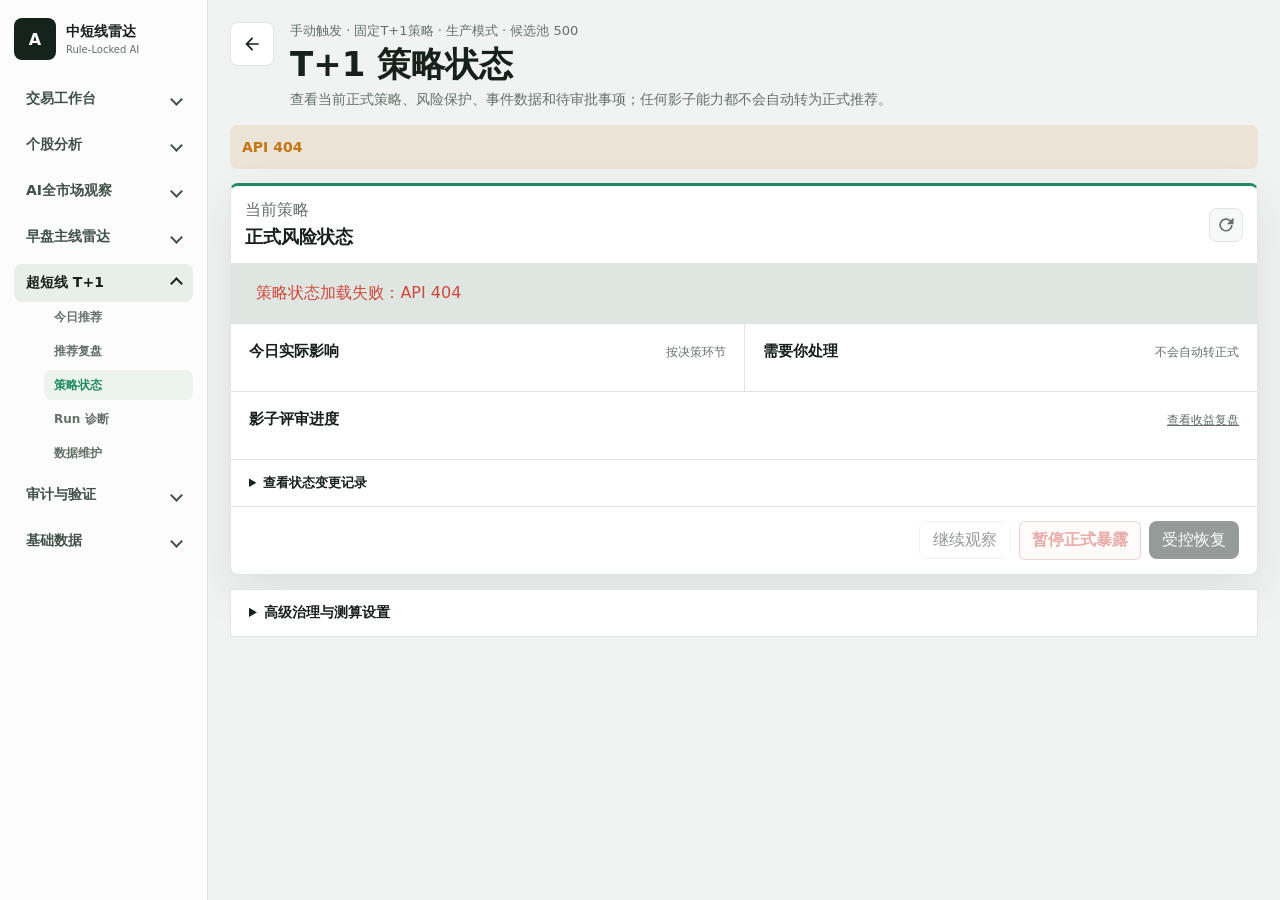
==== commit c0d0bb36: "t+1:优化2026-10-12_已过期_T+1收益率稳定提升优化方案" ====
--- a/t1-overnight-config.html
+++ b/t1-overnight-config.html
@@ -3,8 +3,8 @@
   <head>
     <meta charset="UTF-8" />
     <meta name="viewport" content="width=device-width, initial-scale=1.0" />
-    <title>T+1 策略配置</title>
-    <link rel="stylesheet" href="./src/t1-overnight-selection.css?v=20260809-nav-tree" />
+    <title>T+1 策略状态</title>
+    <link rel="stylesheet" href="./src/t1-overnight-selection.css?v=20261013-strategy-governance-v2" />
     <link rel="stylesheet" href="./src/intraday-entry-audit.css?v=20260719-entry-audit" />
   </head>
   <body data-t1-page="config">
@@ -49,7 +49,7 @@
             <div class="t1-rail-subnav">
               <a data-t1-nav="selection" href="./t1-overnight-selection.html">今日推荐</a>
               <a data-t1-nav="review" href="./t1-overnight-review.html">推荐复盘</a>
-              <a data-t1-nav="config" href="./t1-overnight-config.html">策略配置</a>
+              <a data-t1-nav="config" href="./t1-overnight-config.html">策略状态</a>
               <a data-t1-nav="diagnostics" href="./t1-overnight-diagnostics.html">Run 诊断</a>
               <a data-t1-nav="maintenance" href="./t1-overnight-maintenance.html">数据维护</a>
             </div>
@@ -76,9 +76,9 @@
           <svg viewBox="0 0 24 24" aria-hidden="true"><path d="M20 11v2H7.8l5.6 5.6L12 20 4 12l8-8 1.4 1.4L7.8 11H20Z"/></svg>
         </a>
         <div class="title-block">
-          <span id="pageEyebrow">T+1 独立配置</span>
-          <h1>T+1 策略配置</h1>
-          <p>集中管理日常运行参数、专业复盘口径、AI 自检和阶段实验开关；新 run 会按保存后的配置执行。</p>
+          <span id="pageEyebrow">T+1 风险与版本治理</span>
+          <h1>T+1 策略状态</h1>
+          <p>查看当前正式策略、风险保护、事件数据和待审批事项；任何影子能力都不会自动转为正式推荐。</p>
         </div>
         <div class="controls">
           <label>
@@ -120,7 +120,7 @@
       <nav class="t1-subnav" aria-label="T+1 功能导航">
         <a href="./t1-overnight-selection.html">今日推荐</a>
         <a href="./t1-overnight-review.html">推荐复盘</a>
-        <a class="active" href="./t1-overnight-config.html">策略配置</a>
+        <a class="active" href="./t1-overnight-config.html">策略状态</a>
         <a href="./t1-overnight-diagnostics.html">Run 诊断</a>
         <a href="./t1-overnight-maintenance.html">数据维护</a>
       </nav>
@@ -133,6 +133,49 @@
         </div>
         <div class="action-progress-track"><span></span></div>
       </div>
+
+      <section class="panel governance-panel" data-t1-scope="config">
+        <div class="panel-head governance-head">
+          <div>
+            <span>当前策略</span>
+            <h2>正式风险状态</h2>
+          </div>
+          <div class="panel-actions">
+            <button id="refreshStrategyStateButton" class="icon-button" type="button" title="刷新策略状态" aria-label="刷新策略状态">
+              <svg viewBox="0 0 24 24" aria-hidden="true"><path d="M17.7 6.3A8 8 0 1 0 20 12h-2a6 6 0 1 1-1.8-4.2L13 11h8V3l-3.3 3.3Z"/></svg>
+            </button>
+          </div>
+        </div>
+        <div id="strategyStateSummary" class="governance-summary"><div class="governance-loading">正在加载策略状态...</div></div>
+        <div class="governance-columns">
+          <div class="governance-block">
+            <div class="governance-block-head"><h3>今日实际影响</h3><span>按决策环节</span></div>
+            <div id="strategyTodayImpact" class="governance-list"></div>
+          </div>
+          <div class="governance-block">
+            <div class="governance-block-head"><h3>需要你处理</h3><span>不会自动转正式</span></div>
+            <div id="strategyPendingActions" class="governance-list"></div>
+          </div>
+        </div>
+        <div class="governance-block governance-progress-block">
+          <div class="governance-block-head"><h3>影子评审进度</h3><a href="./t1-overnight-review.html">查看收益复盘</a></div>
+          <div id="strategyReviewProgress" class="review-progress-grid"></div>
+        </div>
+        <details class="governance-history">
+          <summary>查看状态变更记录</summary>
+          <div id="strategyStateHistory" class="governance-list"></div>
+        </details>
+        <div class="governance-actions">
+          <button id="continueObserveButton" class="secondary-button" type="button" disabled>继续观察</button>
+          <button id="pauseStrategyButton" class="danger-button" type="button" disabled>暂停正式暴露</button>
+          <button id="recoverStrategyButton" class="primary-button" type="button" disabled>受控恢复</button>
+        </div>
+      </section>
+
+      <details id="advancedGovernance" class="advanced-governance" data-t1-scope="config">
+        <summary>高级治理与测算设置</summary>
+        <p>以下参数用于研究、复盘和系统维护。普通使用不需要调整；保存后只影响新的 Run，不改写历史。</p>
+      </details>
 
       <section class="stat-grid" data-t1-scope="selection diagnostics">
         <article>
@@ -173,7 +216,7 @@
         <div id="marketContextPanel" class="market-context-panel"></div>
       </section>
 
-      <section class="panel" data-t1-scope="config">
+      <section class="panel advanced-config-section" data-t1-scope="config">
         <div class="panel-head">
           <div>
             <span>T+1 专属</span>
@@ -246,7 +289,7 @@
         <div id="stageStatusLine" class="status-line stage-status-line"></div>
       </section>
 
-      <section class="panel" data-t1-scope="config">
+      <section class="panel advanced-config-section" data-t1-scope="config">
         <div class="panel-head">
           <div>
             <span>阶段 2</span>
@@ -305,7 +348,7 @@
         <div id="criticStatusLine" class="status-line"></div>
       </section>
 
-      <section class="panel" data-t1-scope="config">
+      <section class="panel advanced-config-section" data-t1-scope="config">
         <div class="panel-head">
           <div>
             <span>阶段 1</span>
@@ -428,7 +471,7 @@
         </div>
       </section>
 
-      <section class="panel" data-t1-scope="config maintenance">
+      <section class="panel advanced-config-section" data-t1-scope="config maintenance">
         <div class="panel-head">
           <div>
             <span>阶段 3</span>
@@ -492,6 +535,6 @@
     </div>
 
     <script src="./src/intraday-entry-audit.js?v=20260719-entry-audit"></script>
-    <script src="./src/t1-overnight-selection.js?v=20260809-p0-p1-shadow"></script>
+    <script src="./src/t1-overnight-selection.js?v=20261013-strategy-governance-v3"></script>
   </body>
 </html>
--- a/src/t1-overnight-selection.css
+++ b/src/t1-overnight-selection.css
@@ -1132,6 +1132,47 @@
   color: var(--ink);
 }
 
+.shadow-policy-panel {
+  margin: 12px 14px 14px;
+  border: 1px solid rgba(31, 138, 98, .25);
+  border-radius: 8px;
+  background: rgba(31, 138, 98, .045);
+}
+
+.shadow-policy-head {
+  display: flex;
+  align-items: flex-start;
+  justify-content: space-between;
+  gap: 10px;
+  padding: 12px 14px;
+  border-bottom: 1px solid var(--line);
+}
+
+.shadow-policy-head div { display: grid; gap: 4px; min-width: 0; }
+.shadow-policy-head strong { color: var(--ink); font-size: 13px; }
+.shadow-policy-head small { color: var(--muted); font-size: 11px; line-height: 1.45; }
+.shadow-policy-meta { display: grid; grid-template-columns: 1.5fr repeat(3, minmax(90px, .7fr)); border-bottom: 1px solid var(--line); }
+.shadow-policy-meta span { display: grid; gap: 3px; min-width: 0; padding: 9px 10px; border-right: 1px solid var(--line); }
+.shadow-policy-meta span:first-child { padding-left: 14px; }
+.shadow-policy-meta span:last-child { border-right: 0; }
+.shadow-policy-meta small { color: var(--muted); font-size: 10px; }
+.shadow-policy-meta strong { overflow-wrap: anywhere; color: var(--ink); font-size: 11px; }
+.shadow-policy-grid { display: grid; grid-template-columns: repeat(3, minmax(0, 1fr)); gap: 8px; padding: 10px 14px 14px; }
+.shadow-policy-role { display: grid; align-content: start; gap: 5px; min-width: 0; border: 1px solid var(--line); border-left: 3px solid #7aa992; border-radius: 6px; background: var(--panel); padding: 9px 10px; }
+.shadow-policy-role > div:first-child { display: flex; align-items: baseline; justify-content: space-between; gap: 8px; }
+.shadow-policy-role > div:first-child strong { color: var(--ink); font-size: 12px; }
+.shadow-policy-role > div:first-child b { color: var(--muted); font-size: 10px; }
+.shadow-policy-meaning { color: #53665a; font-size: 10px; line-height: 1.4; }
+.shadow-policy-meaning b { margin-right: 5px; color: var(--green); font-size: 9px; }
+.shadow-policy-result { display: grid; gap: 2px; border-top: 1px solid var(--line); padding-top: 5px; }
+.shadow-policy-result > small { color: var(--amber); font-size: 9px; font-weight: 800; }
+.shadow-policy-result p { min-height: 44px; margin: 0; color: var(--ink); font-size: 11px; line-height: 1.45; }
+.shadow-policy-picks { display: flex; flex-wrap: wrap; gap: 4px; min-height: 22px; }
+.shadow-policy-picks span { display: inline-grid; grid-template-columns: auto auto; column-gap: 4px; border: 1px solid var(--line); border-radius: 4px; background: var(--soft); padding: 3px 5px; color: var(--ink); font-size: 10px; line-height: 1.15; }
+.shadow-policy-picks span b { color: var(--green); }
+.shadow-policy-picks span small { grid-column: 2; color: var(--muted); font-size: 9px; }
+.shadow-policy-picks em { border: 1px solid rgba(194, 119, 19, .22); border-radius: 4px; background: rgba(194, 119, 19, .08); padding: 3px 6px; color: var(--amber); font-size: 10px; font-style: normal; font-weight: 800; }
+
 .pick-card-head {
   display: flex;
   justify-content: space-between;
@@ -1661,6 +1702,305 @@
   white-space: pre-wrap;
 }
 
+.governance-panel {
+  border-top: 3px solid #1f8a62;
+}
+
+.governance-head {
+  align-items: center;
+}
+
+.governance-summary {
+  display: grid;
+  grid-template-columns: repeat(4, minmax(0, 1fr));
+  gap: 1px;
+  background: var(--line);
+  border-bottom: 1px solid var(--line);
+}
+
+.governance-state-card {
+  min-width: 0;
+  min-height: 128px;
+  background: var(--panel);
+  padding: 18px;
+}
+
+.governance-loading {
+  grid-column: 1 / -1;
+  min-height: 112px;
+  display: grid;
+  place-items: center;
+  background: var(--panel);
+  color: var(--muted);
+  font-size: 13px;
+}
+
+.governance-state-card span,
+.governance-state-card small {
+  display: block;
+  color: var(--muted);
+}
+
+.governance-state-card span {
+  margin-bottom: 8px;
+  font-size: 12px;
+  font-weight: 800;
+}
+
+.governance-state-card strong {
+  display: block;
+  overflow-wrap: anywhere;
+  color: var(--ink);
+  font-size: 20px;
+  line-height: 1.2;
+}
+
+.governance-state-card small {
+  margin-top: 9px;
+  font-size: 12px;
+  line-height: 1.45;
+}
+
+.governance-state-card.good strong {
+  color: var(--green);
+}
+
+.governance-state-card.warn strong {
+  color: var(--amber);
+}
+
+.governance-state-card.bad strong {
+  color: var(--red);
+}
+
+.governance-columns {
+  display: grid;
+  grid-template-columns: repeat(2, minmax(0, 1fr));
+  border-bottom: 1px solid var(--line);
+}
+
+.governance-block {
+  min-width: 0;
+  padding: 18px;
+}
+
+.governance-block + .governance-block {
+  border-left: 1px solid var(--line);
+}
+
+.governance-block-head {
+  display: flex;
+  align-items: baseline;
+  justify-content: space-between;
+  gap: 12px;
+  margin-bottom: 12px;
+}
+
+.governance-block-head h3 {
+  font-size: 15px;
+}
+
+.governance-block-head span,
+.governance-block-head a {
+  color: var(--muted);
+  font-size: 12px;
+}
+
+.governance-list {
+  display: grid;
+  gap: 8px;
+}
+
+.governance-list-row {
+  display: grid;
+  grid-template-columns: minmax(0, 1fr) auto;
+  align-items: center;
+  gap: 6px 10px;
+  border: 1px solid var(--line);
+  border-radius: 6px;
+  background: var(--soft);
+  padding: 11px;
+}
+
+.governance-list-row div,
+.governance-list-row strong,
+.governance-list-row small {
+  min-width: 0;
+}
+
+.governance-list-row strong,
+.governance-list-row small {
+  display: block;
+}
+
+.governance-list-row strong {
+  font-size: 13px;
+}
+
+.governance-list-row small {
+  margin-top: 3px;
+  color: var(--muted);
+  font-size: 11px;
+}
+
+.governance-list-row p,
+.governance-disabled-reason {
+  grid-column: 1 / -1;
+  margin: 0;
+  color: #46564c;
+  font-size: 12px;
+  line-height: 1.5;
+}
+
+.governance-list-row.pending-high {
+  border-left: 3px solid var(--red);
+}
+
+.governance-list-row.pending-medium {
+  border-left: 3px solid var(--amber);
+}
+
+.governance-disabled-reason {
+  color: var(--amber) !important;
+}
+
+.governance-empty {
+  border: 1px dashed var(--line);
+  border-radius: 6px;
+  padding: 18px;
+  color: var(--muted);
+  text-align: center;
+}
+
+.governance-progress-block {
+  border-bottom: 1px solid var(--line);
+}
+
+.review-progress-grid {
+  display: grid;
+  grid-template-columns: repeat(3, minmax(0, 1fr));
+  gap: 10px;
+}
+
+.review-progress-card {
+  min-width: 0;
+  border: 1px solid var(--line);
+  border-radius: 6px;
+  padding: 11px;
+}
+
+.review-progress-card > div:first-child {
+  display: flex;
+  align-items: center;
+  justify-content: space-between;
+  gap: 8px;
+  font-size: 12px;
+}
+
+.review-progress-card > div:first-child span,
+.review-progress-card small {
+  color: var(--muted);
+}
+
+.review-progress-track {
+  height: 5px;
+  margin: 10px 0 7px;
+  overflow: hidden;
+  border-radius: 3px;
+  background: #dce6df;
+}
+
+.review-progress-track i {
+  display: block;
+  height: 100%;
+  background: var(--green);
+}
+
+.governance-history {
+  border-bottom: 1px solid var(--line);
+  padding: 14px 18px;
+}
+
+.governance-history summary {
+  cursor: pointer;
+  color: var(--ink);
+  font-size: 13px;
+  font-weight: 800;
+}
+
+.governance-history .governance-list {
+  margin-top: 12px;
+}
+
+.governance-history-row {
+  display: grid;
+  grid-template-columns: 150px 90px minmax(0, 1fr);
+  gap: 8px 12px;
+  border-top: 1px solid var(--line);
+  padding: 10px 0;
+  font-size: 12px;
+}
+
+.governance-history-row:first-child {
+  border-top: 0;
+}
+
+.governance-history-row time,
+.governance-history-row span {
+  color: var(--muted);
+}
+
+.governance-history-row p {
+  grid-column: 2 / -1;
+  margin: 0;
+}
+
+.governance-actions {
+  display: flex;
+  justify-content: flex-end;
+  gap: 8px;
+  padding: 14px 18px;
+}
+
+.danger-button {
+  min-height: 38px;
+  border: 1px solid rgba(190, 55, 55, 0.45);
+  border-radius: 6px;
+  background: #fff7f7;
+  color: var(--red);
+  padding: 8px 12px;
+  font-weight: 800;
+  cursor: pointer;
+}
+
+.danger-button:disabled,
+.governance-actions button:disabled {
+  cursor: not-allowed;
+  opacity: 0.45;
+}
+
+.advanced-governance {
+  border: 1px solid var(--line);
+  background: var(--panel);
+  padding: 14px 18px;
+}
+
+.advanced-governance summary {
+  cursor: pointer;
+  font-size: 14px;
+  font-weight: 800;
+}
+
+.advanced-governance p {
+  margin: 8px 0 0;
+  color: var(--muted);
+  font-size: 12px;
+}
+
+.advanced-governance:not([open]) ~ .advanced-config-section {
+  display: none;
+}
+
 .mode-ai {
   color: var(--green);
 }
@@ -1703,6 +2043,8 @@
   }
 
   .config-grid,
+  .governance-summary,
+  .review-progress-grid,
   .metric-strip,
   .market-context-panel,
   .baseline-grid {
@@ -1796,11 +2138,48 @@
     .diagnostic-action-help,
     .market-context-panel,
     .baseline-grid,
-    .shadow-top3-grid {
+    .shadow-top3-grid,
+    .shadow-policy-grid {
     grid-template-columns: 1fr;
+  }
+
+  .shadow-policy-head { flex-direction: column; }
+  .shadow-policy-meta { grid-template-columns: 1fr; }
+  .shadow-policy-meta span { padding-inline: 14px; border-right: 0; border-bottom: 1px solid var(--line); }
+  .shadow-policy-meta span:last-child { border-bottom: 0; }
+
+  .governance-summary,
+  .governance-columns,
+  .review-progress-grid {
+    grid-template-columns: 1fr;
+  }
+
+  .governance-block + .governance-block {
+    border-top: 1px solid var(--line);
+    border-left: 0;
+  }
+
+  .governance-actions {
+    align-items: stretch;
+    flex-direction: column;
+  }
+
+  .governance-history-row {
+    grid-template-columns: 1fr;
+  }
+
+  .governance-history-row p {
+    grid-column: 1;
   }
 
   .t1-mini-grid {
     grid-template-columns: 1fr;
   }
 }
+.market-archive-link {
+  display: block;
+  margin-top: 8px;
+  color: #2563eb;
+  font-size: 13px;
+  line-height: 1.5;
+}
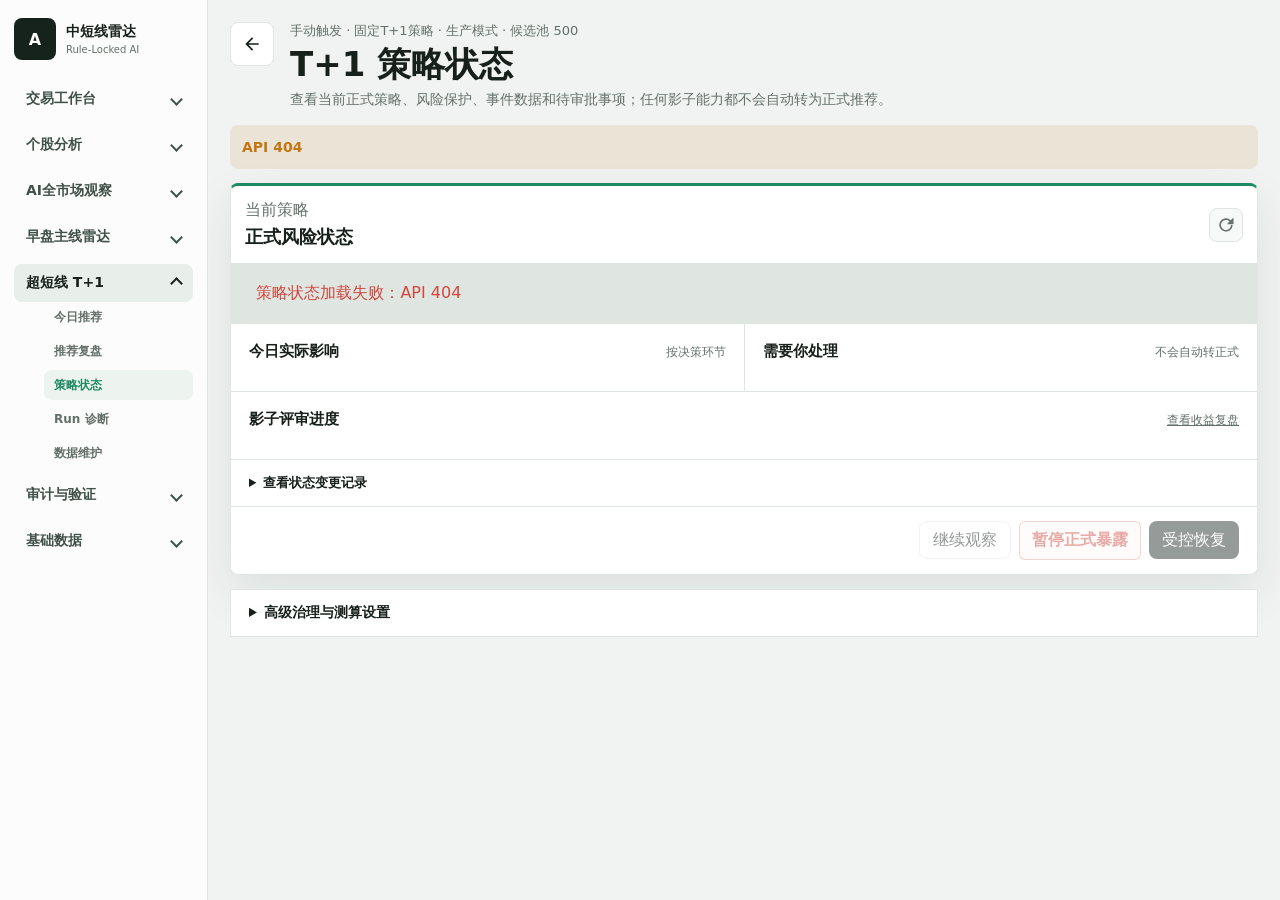
==== commit 5a9557a4: "t+1：修复次日拉取结果" ====
--- a/t1-overnight-config.html
+++ b/t1-overnight-config.html
@@ -4,7 +4,7 @@
     <meta charset="UTF-8" />
     <meta name="viewport" content="width=device-width, initial-scale=1.0" />
     <title>T+1 策略状态</title>
-    <link rel="stylesheet" href="./src/t1-overnight-selection.css?v=20261013-strategy-governance-v2" />
+    <link rel="stylesheet" href="./src/t1-overnight-selection.css?v=20261014-entry-evidence-layout" />
     <link rel="stylesheet" href="./src/intraday-entry-audit.css?v=20260719-entry-audit" />
   </head>
   <body data-t1-page="config">
--- a/src/t1-overnight-selection.css
+++ b/src/t1-overnight-selection.css
@@ -2052,6 +2052,17 @@
   }
 }
 
+@media (max-width: 1360px) {
+  .page-top {
+    grid-template-columns: 44px minmax(0, 1fr);
+  }
+
+  .controls {
+    grid-column: 1 / -1;
+    justify-content: flex-start;
+  }
+}
+
 @media (max-width: 980px) {
   .t1-app-shell {
     grid-template-columns: 1fr;
@@ -2112,15 +2123,6 @@
 
   .t1-rail-subnav a {
     white-space: nowrap;
-  }
-
-  .page-top {
-    grid-template-columns: 44px minmax(0, 1fr);
-  }
-
-  .controls {
-    grid-column: 1 / -1;
-    justify-content: flex-start;
   }
 
   .t1-subnav {
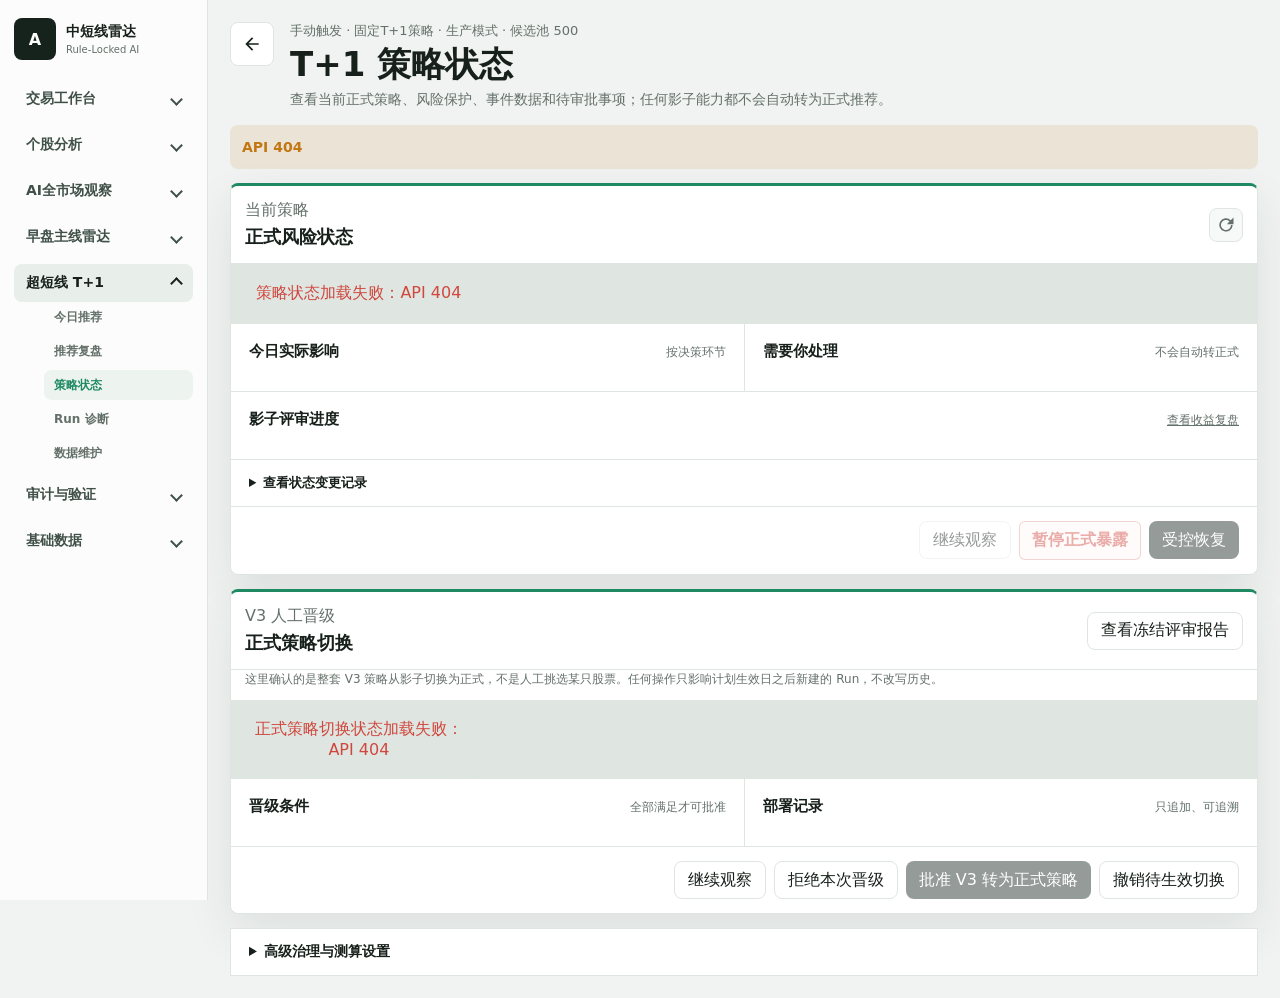
==== commit f5f035db: "T+1 全链路筛选与影子体系优化方案；T+1 候选复盘统计与领先案例闭环优化方案" ====
--- a/t1-overnight-config.html
+++ b/t1-overnight-config.html
@@ -169,6 +169,35 @@
           <button id="continueObserveButton" class="secondary-button" type="button" disabled>继续观察</button>
           <button id="pauseStrategyButton" class="danger-button" type="button" disabled>暂停正式暴露</button>
           <button id="recoverStrategyButton" class="primary-button" type="button" disabled>受控恢复</button>
+        </div>
+      </section>
+
+      <section class="panel governance-panel" data-t1-scope="config">
+        <div class="panel-head governance-head">
+          <div>
+            <span>V3 人工晋级</span>
+            <h2>正式策略切换</h2>
+          </div>
+          <a class="secondary-button" href="./t1-overnight-review.html">查看冻结评审报告</a>
+        </div>
+        <p class="config-help">这里确认的是整套 V3 策略从影子切换为正式，不是人工挑选某只股票。任何操作只影响计划生效日之后新建的 Run，不改写历史。</p>
+        <div id="strategyDeploymentSummary" class="governance-summary"><div class="governance-loading">正在加载正式策略切换状态...</div></div>
+        <div class="governance-columns">
+          <div class="governance-block">
+            <div class="governance-block-head"><h3>晋级条件</h3><span>全部满足才可批准</span></div>
+            <div id="strategyDeploymentBlockers" class="governance-list"></div>
+          </div>
+          <div class="governance-block">
+            <div class="governance-block-head"><h3>部署记录</h3><span>只追加、可追溯</span></div>
+            <div id="strategyDeploymentEvents" class="governance-list"></div>
+          </div>
+        </div>
+        <div class="governance-actions">
+          <button id="deploymentObserveButton" class="secondary-button" type="button">继续观察</button>
+          <button id="deploymentRejectButton" class="secondary-button" type="button">拒绝本次晋级</button>
+          <button id="deploymentApproveButton" class="primary-button" type="button" disabled>批准 V3 转为正式策略</button>
+          <button id="deploymentCancelButton" class="secondary-button" type="button" hidden>撤销待生效切换</button>
+          <button id="deploymentRollbackButton" class="danger-button" type="button" hidden>退回上一正式策略</button>
         </div>
       </section>
 
